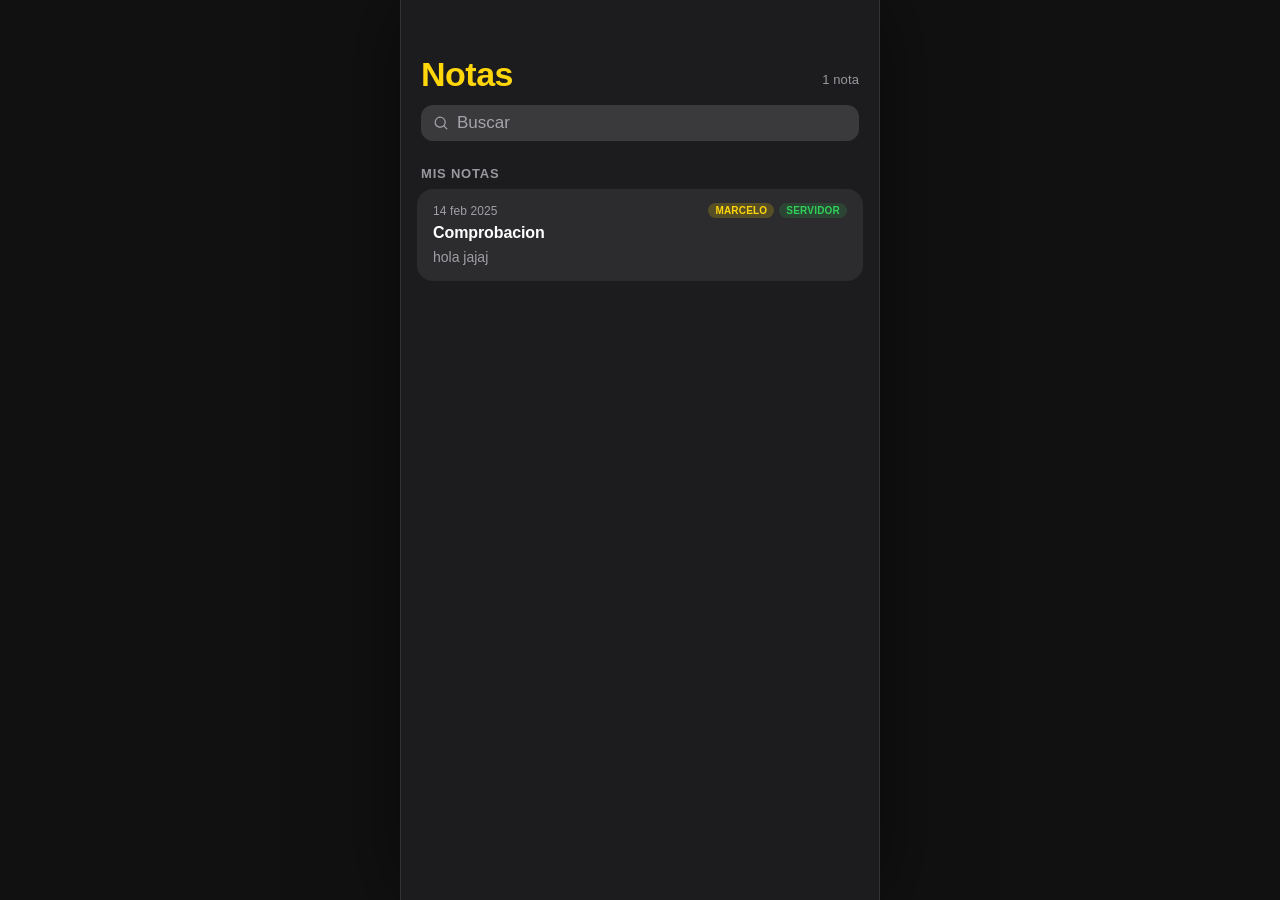
==== index.html @ 5382f1fa "v2notas sehabia subido mal" ====
<!DOCTYPE html>
<!--
  Apple Notes — Personal Notes Web App
  ======================================
  GitHub Pages Deployment Instructions:
  1. Push this entire folder to a GitHub repository.
  2. Go to Settings → Pages → Source: "Deploy from a branch" → main / root
  3. Click Save. Your site will be live in ~1 minute at:
     https://<your-username>.github.io/<repository-name>/

  File structure:
    index.html        → this file
    css/style.css     → all styles
    js/script.js      → all logic
    notes.json        → notes data (root level, served statically)

  Admin access:
    Press CTRL + SPACE on any screen to open the password modal.
    Password: 0310
    Admin changes generate a new notes.json → replace it in the repo.
-->
<html lang="es">
<head>
  <meta charset="UTF-8" />
  <meta name="viewport" content="width=device-width, initial-scale=1.0, viewport-fit=cover" />
  <meta name="theme-color" content="#1c1c1e" />
  <meta name="apple-mobile-web-app-capable" content="yes" />
  <meta name="apple-mobile-web-app-status-bar-style" content="black-translucent" />
  <meta name="description" content="Notas privadas de Marcelo para Dianney." />

  <!-- Prevent indexing of this private notes app -->
  <meta name="robots" content="noindex, nofollow" />

  <title>Notas — Marcelo</title>

  <!-- Preconnect for faster font loading (using system fonts so this is just best-practice) -->
  <link rel="preconnect" href="https://fonts.googleapis.com" />

  <!-- Styles -->
  <link rel="stylesheet" href="css/style.css" />

  <!-- Favicon: note emoji as SVG data URI -->
  <link rel="icon" href="data:image/svg+xml,<svg xmlns='http://www.w3.org/2000/svg' viewBox='0 0 32 32'><text y='26' font-size='28'>🗒️</text></svg>" />
</head>

<body>

<!-- ══════════════════════════════════════════════════════════
     ADMIN INDICATOR — shown when developer mode is active
═══════════════════════════════════════════════════════════ -->
<div id="admin-indicator" aria-live="polite">
  ✦ Modo desarrollador
</div>

<!-- ══════════════════════════════════════════════════════════
     APP SHELL
═══════════════════════════════════════════════════════════ -->
<div id="app">

  <!-- ══════════════════════════════════════════════════════
       LIST SCREEN
  ═══════════════════════════════════════════════════════ -->
  <section id="list-screen" aria-label="Lista de notas">

    <!-- Header -->
    <header class="list-header">
      <div class="header-top">
        <h1 class="header-title">Notas</h1>
        <span class="header-count" id="note-count">0 notas</span>
      </div>

      <!-- Search bar -->
      <div class="search-bar" role="search">
        <!-- Search icon -->
        <svg class="search-icon" viewBox="0 0 20 20" fill="currentColor" aria-hidden="true">
          <path fill-rule="evenodd" d="M9 3.5a5.5 5.5 0 100 11 5.5 5.5 0 000-11zM2 9a7 7 0 1112.452 4.391l3.328 3.329a.75.75 0 11-1.06 1.06l-3.329-3.328A7 7 0 012 9z" clip-rule="evenodd"/>
        </svg>
        <input
          type="search"
          id="search-input"
          class="search-input"
          placeholder="Buscar"
          autocomplete="off"
          spellcheck="false"
          aria-label="Buscar notas"
        />
      </div>
    </header>

    <!-- Section label -->
    <p class="section-label">Mis notas</p>

    <!-- Notes list container -->
    <main id="notes-list" aria-label="Notas"></main>

  </section><!-- /list-screen -->


  <!-- ══════════════════════════════════════════════════════
       DETAIL SCREEN
  ═══════════════════════════════════════════════════════ -->
  <section id="detail-screen" aria-label="Detalle de nota" aria-hidden="true">

    <!-- Detail Header -->
    <header class="detail-header">
      <button class="back-btn" id="back-btn" aria-label="Volver a notas">
        <!-- Chevron left -->
        <svg viewBox="0 0 10 18" fill="none" stroke="currentColor" stroke-width="2.5" stroke-linecap="round" stroke-linejoin="round">
          <path d="M9 1L1 9l8 8"/>
        </svg>
        Notas
      </button>

      <div class="detail-title-wrap">
        <h2 class="detail-header-title" id="detail-title"></h2>
        <p  class="detail-header-date"  id="detail-date"></p>
      </div>

      <!-- Admin controls (hidden until admin mode) -->
      <div class="detail-admin-bar" id="detail-admin-bar">
        <button class="btn btn-yellow" id="detail-edit-btn" aria-label="Editar nota">
          <!-- Pencil icon -->
          <svg width="13" height="13" viewBox="0 0 24 24" fill="none" stroke="currentColor" stroke-width="2.5">
            <path d="M11 5H6a2 2 0 00-2 2v11a2 2 0 002 2h11a2 2 0 002-2v-5m-1.414-9.414a2 2 0 112.828 2.828L11.828 15H9v-2.828l8.586-8.586z"/>
          </svg>
        </button>
        <button class="btn btn-red" id="detail-delete-btn" aria-label="Eliminar nota">
          <!-- Trash icon -->
          <svg width="13" height="13" viewBox="0 0 24 24" fill="none" stroke="currentColor" stroke-width="2.5">
            <path d="M19 7l-.867 12.142A2 2 0 0116.138 21H7.862a2 2 0 01-1.995-1.858L5 7m5 4v6m4-6v6m1-10V4a1 1 0 00-1-1h-4a1 1 0 00-1 1v3M4 7h16"/>
          </svg>
        </button>
      </div>
    </header>

    <!-- Detail Body -->
    <article class="detail-body" id="detail-body">
      <!-- From / To badges -->
      <div class="detail-badges">
        <span class="detail-badge detail-sender" id="detail-sender"></span>
        <span class="detail-badge detail-receiver" id="detail-receiver"></span>
      </div>

      <!-- Note full content -->
      <p class="detail-content" id="detail-content"></p>
    </article>

  </section><!-- /detail-screen -->


  <!-- ══════════════════════════════════════════════════════
       FAB — New Note (admin only)
  ═══════════════════════════════════════════════════════ -->
  <button id="fab-new" aria-label="Nueva nota" title="Nueva nota">
    <!-- Plus icon -->
    <svg viewBox="0 0 24 24" fill="none" stroke="currentColor" stroke-width="2.5" stroke-linecap="round">
      <path d="M12 5v14M5 12h14"/>
    </svg>
  </button>

</div><!-- /app -->


<!-- ══════════════════════════════════════════════════════════
     TOAST NOTIFICATION
═══════════════════════════════════════════════════════════ -->
<div id="toast" role="status" aria-live="polite"></div>


<!-- ══════════════════════════════════════════════════════════
     MODAL: Password / PIN
═══════════════════════════════════════════════════════════ -->
<div class="modal-overlay" id="password-modal" role="dialog" aria-modal="true" aria-label="Acceso desarrollador">
  <div class="modal-sheet">
    <div class="modal-handle"></div>

    <h2 class="modal-title">Modo desarrollador</h2>
    <p  class="modal-subtitle">Ingresa el código de acceso para activar la edición.</p>

    <!-- PIN dots -->
    <div class="pin-dots" aria-label="Código ingresado">
      <div class="pin-dot" aria-hidden="true"></div>
      <div class="pin-dot" aria-hidden="true"></div>
      <div class="pin-dot" aria-hidden="true"></div>
      <div class="pin-dot" aria-hidden="true"></div>
    </div>

    <!-- Numpad -->
    <div class="numpad" id="numpad">
      <!-- Row 1 -->
      <button class="numpad-key" data-value="1" aria-label="1">1<sub></sub></button>
      <button class="numpad-key" data-value="2" aria-label="2">2<sub>ABC</sub></button>
      <button class="numpad-key" data-value="3" aria-label="3">3<sub>DEF</sub></button>
      <!-- Row 2 -->
      <button class="numpad-key" data-value="4" aria-label="4">4<sub>GHI</sub></button>
      <button class="numpad-key" data-value="5" aria-label="5">5<sub>JKL</sub></button>
      <button class="numpad-key" data-value="6" aria-label="6">6<sub>MNO</sub></button>
      <!-- Row 3 -->
      <button class="numpad-key" data-value="7" aria-label="7">7<sub>PQRS</sub></button>
      <button class="numpad-key" data-value="8" aria-label="8">8<sub>TUV</sub></button>
      <button class="numpad-key" data-value="9" aria-label="9">9<sub>WXYZ</sub></button>
      <!-- Row 4 -->
      <button class="numpad-key key-cancel" data-value="cancel" aria-label="Cancelar">Cancelar</button>
      <button class="numpad-key" data-value="0" aria-label="0">0</button>
      <button class="numpad-key key-delete" data-value="delete" aria-label="Borrar">
        <!-- Backspace -->
        <svg width="20" height="16" viewBox="0 0 24 20" fill="currentColor">
          <path d="M22 3H7c-.69 0-1.23.35-1.59.88L0 10l5.41 6.11c.36.53.9.89 1.59.89h15c1.1 0 2-.9 2-2V5c0-1.1-.9-2-2-2zm-3.59 9L17 13.41 15.59 12 14 13.59 12.59 12 11 13.41 9.59 12 8 13.59 6.59 12 8 10.41 9.59 9 11 10.41 12.59 9 14 10.41 15.59 9 17 10.41 18.41 9 20 10.41z"/>
        </svg>
      </button>
    </div>
  </div>
</div>


<!-- ══════════════════════════════════════════════════════════
     MODAL: Create / Edit Note
═══════════════════════════════════════════════════════════ -->
<div class="modal-overlay" id="note-edit-modal" role="dialog" aria-modal="true" aria-label="Editar nota">
  <div class="modal-sheet">
    <div class="modal-handle"></div>

    <h2 class="modal-title" id="edit-modal-title">Nueva nota</h2>

    <!-- Title -->
    <div class="form-group">
      <label class="form-label" for="edit-title-input">Título</label>
      <input
        type="text"
        id="edit-title-input"
        class="form-input"
        placeholder="Título de la nota"
        maxlength="120"
        autocomplete="off"
      />
    </div>

    <!-- Content -->
    <div class="form-group">
      <label class="form-label" for="edit-content-input">Contenido</label>
      <textarea
        id="edit-content-input"
        class="form-textarea"
        placeholder="Escribe aquí tu nota…"
      ></textarea>
    </div>

    <!-- Actions -->
    <div class="modal-actions">
      <button class="btn btn-ghost" id="cancel-edit-btn">Cancelar</button>
      <button class="btn btn-yellow" id="save-note-btn">Guardar nota</button>
    </div>
  </div>
</div>


<!-- ══════════════════════════════════════════════════════════
     MODAL: Delete Confirmation
═══════════════════════════════════════════════════════════ -->
<div class="modal-overlay" id="delete-confirm-modal" role="dialog" aria-modal="true" aria-label="Confirmar eliminación">
  <div class="modal-sheet">
    <div class="modal-handle"></div>

    <h2 class="modal-title">Eliminar nota</h2>
    <p class="modal-subtitle">
      ¿Eliminar <span id="delete-note-title">esta nota</span>?
      Esta acción no se puede deshacer.
    </p>

    <div class="delete-actions">
      <button class="btn btn-red" id="confirm-delete-btn">Eliminar</button>
      <button class="btn btn-ghost" id="cancel-delete-btn">Cancelar</button>
    </div>
  </div>
</div>


<!-- Scripts -->
<script src="js/script.js"></script>

</body>
</html>
---- css/style.css ----
/* ============================================================
   Apple Notes — Dark Mode Web App
   style.css
   
   Deployment: GitHub Pages (static)
   Author: Marcelo → Dianney
   
   To deploy:
   1. Push all files to a GitHub repository
   2. Go to Settings → Pages → Source: main branch / root
   3. Your site will be live at https://<username>.github.io/<repo>/
   ============================================================ */

/* ─── CSS Custom Properties ─────────────────────────────────── */
:root {
  /* Core palette — Apple dark system */
  --bg-primary:        #1c1c1e;
  --bg-secondary:      #2c2c2e;
  --bg-tertiary:       #3a3a3c;
  --bg-card:           #2c2c2e;
  --bg-card-hover:     #363638;
  --bg-modal:          #1c1c1eee;
  --bg-input:          #3a3a3c;

  --text-primary:      #ffffff;
  --text-secondary:    #ebebf5cc;   /* ~80% white */
  --text-tertiary:     #ebebf599;   /* ~60% white */
  --text-quaternary:   #ebebf54d;   /* ~30% white */

  --accent-yellow:     #ffd60a;
  --accent-yellow-dim: #ffd60a33;
  --accent-orange:     #ff9f0a;
  --accent-red:        #ff453a;
  --accent-green:      #30d158;
  --accent-blue:       #0a84ff;

  --separator:         #ffffff1a;
  --separator-strong:  #ffffff2e;

  /* Typography — SF Pro stack */
  --font-system:       -apple-system, "SF Pro Display", "SF Pro Text",
                       "Helvetica Neue", Arial, sans-serif;
  --font-mono:         "SF Mono", "Menlo", "Courier New", monospace;

  /* Radii */
  --radius-sm:   8px;
  --radius-md:   12px;
  --radius-lg:   16px;
  --radius-xl:   20px;
  --radius-full: 9999px;

  /* Shadows */
  --shadow-card:   0 2px 20px rgba(0,0,0,.45), 0 1px 4px rgba(0,0,0,.35);
  --shadow-modal:  0 24px 80px rgba(0,0,0,.7),  0 8px 24px rgba(0,0,0,.5);
  --shadow-fab:    0 4px 24px rgba(0,0,0,.5);

  /* Motion */
  --ease-spring:   cubic-bezier(0.34, 1.56, 0.64, 1);
  --ease-ios:      cubic-bezier(0.25, 0.46, 0.45, 0.94);
  --ease-smooth:   cubic-bezier(0.4, 0, 0.2, 1);
  --duration-fast:   180ms;
  --duration-mid:    320ms;
  --duration-slow:   500ms;
  --duration-xslow:  650ms;
}

/* ─── Reset & Base ───────────────────────────────────────────── */
*, *::before, *::after { box-sizing: border-box; margin: 0; padding: 0; }

html {
  font-size: 16px;
  -webkit-text-size-adjust: 100%;
  scroll-behavior: smooth;
}

body {
  font-family: var(--font-system);
  background: var(--bg-primary);
  color: var(--text-primary);
  min-height: 100dvh;
  overflow-x: hidden;
  -webkit-font-smoothing: antialiased;
  -moz-osx-font-smoothing: grayscale;
}

::selection {
  background: var(--accent-yellow-dim);
  color: var(--accent-yellow);
}

/* ─── Scrollbar ──────────────────────────────────────────────── */
::-webkit-scrollbar { width: 4px; }
::-webkit-scrollbar-track { background: transparent; }
::-webkit-scrollbar-thumb {
  background: var(--separator-strong);
  border-radius: var(--radius-full);
}

/* ─── App Shell ──────────────────────────────────────────────── */
#app {
  max-width: 480px;
  margin: 0 auto;
  min-height: 100dvh;
  position: relative;
  background: var(--bg-primary);
}

/* ─── Notes List Screen ──────────────────────────────────────── */
#list-screen {
  display: flex;
  flex-direction: column;
  min-height: 100dvh;
  padding-bottom: 100px;
  opacity: 1;
  transform: translateX(0);
  transition: opacity var(--duration-mid) var(--ease-ios),
              transform var(--duration-mid) var(--ease-ios);
}

#list-screen.slide-out {
  opacity: 0;
  transform: translateX(-40px);
  pointer-events: none;
}

/* ─── Header ─────────────────────────────────────────────────── */
.list-header {
  padding: 56px 20px 8px;
  position: sticky;
  top: 0;
  z-index: 10;
  background: var(--bg-primary);
  /* Frosted glass blur on scroll */
  backdrop-filter: blur(20px) saturate(180%);
  -webkit-backdrop-filter: blur(20px) saturate(180%);
  border-bottom: 1px solid transparent;
  transition: border-color var(--duration-fast) var(--ease-smooth),
              background var(--duration-fast) var(--ease-smooth);
}

.list-header.scrolled {
  background: rgba(28,28,30,.85);
  border-bottom-color: var(--separator);
}

.header-top {
  display: flex;
  align-items: flex-end;
  justify-content: space-between;
  margin-bottom: 4px;
}

.header-title {
  font-size: 34px;
  font-weight: 700;
  letter-spacing: -0.5px;
  color: var(--accent-yellow);
  line-height: 1.1;
}

.header-count {
  font-size: 13px;
  font-weight: 400;
  color: var(--text-tertiary);
  padding-bottom: 6px;
  letter-spacing: 0.1px;
}

/* ─── Search Bar ─────────────────────────────────────────────── */
.search-bar {
  margin: 12px 0 0;
  display: flex;
  align-items: center;
  gap: 8px;
  background: var(--bg-input);
  border-radius: var(--radius-md);
  padding: 8px 12px;
  transition: background var(--duration-fast) var(--ease-smooth);
}

.search-bar:focus-within {
  background: var(--bg-tertiary);
}

.search-icon {
  color: var(--text-tertiary);
  flex-shrink: 0;
  width: 16px;
  height: 16px;
}

.search-input {
  flex: 1;
  background: none;
  border: none;
  outline: none;
  font-family: var(--font-system);
  font-size: 17px;
  color: var(--text-primary);
  caret-color: var(--accent-yellow);
}

.search-input::placeholder { color: var(--text-tertiary); }

/* ─── Notes List ─────────────────────────────────────────────── */
.notes-list {
  padding: 16px 0 0;
  display: flex;
  flex-direction: column;
}

/* ─── Note Card ──────────────────────────────────────────────── */
.note-card {
  margin: 0 16px 1px;
  padding: 14px 16px;
  background: var(--bg-card);
  border-radius: var(--radius-lg);
  cursor: pointer;
  position: relative;
  overflow: hidden;
  /* Entrance animation */
  opacity: 0;
  transform: translateY(16px);
  animation: cardEntrance var(--duration-slow) var(--ease-spring) forwards;
  transition: background var(--duration-fast) var(--ease-smooth),
              transform var(--duration-fast) var(--ease-ios);
  /* Hairline separator between cards */
  border-bottom: 1px solid var(--separator);
}

.note-card:last-child { border-bottom: none; }

/* Stagger each card's entrance */
.note-card:nth-child(1)  { animation-delay: 40ms; }
.note-card:nth-child(2)  { animation-delay: 90ms; }
.note-card:nth-child(3)  { animation-delay: 140ms; }
.note-card:nth-child(4)  { animation-delay: 190ms; }
.note-card:nth-child(5)  { animation-delay: 240ms; }
.note-card:nth-child(6)  { animation-delay: 290ms; }
.note-card:nth-child(7)  { animation-delay: 340ms; }
.note-card:nth-child(8)  { animation-delay: 390ms; }

@keyframes cardEntrance {
  to { opacity: 1; transform: translateY(0); }
}

.note-card:active,
.note-card.pressing {
  background: var(--bg-card-hover);
  transform: scale(0.985);
}

/* Yellow left accent line */
.note-card::before {
  content: '';
  position: absolute;
  left: 0; top: 0; bottom: 0;
  width: 3px;
  background: var(--accent-yellow);
  border-radius: var(--radius-full);
  opacity: 0;
  transition: opacity var(--duration-fast) var(--ease-smooth);
}

.note-card:hover::before,
.note-card:active::before { opacity: 1; }

/* Card grouping: first / last rounded corners */
.note-card:first-child {
  border-radius: var(--radius-lg) var(--radius-lg) var(--radius-sm) var(--radius-sm);
}
.note-card:last-child {
  border-radius: var(--radius-sm) var(--radius-sm) var(--radius-lg) var(--radius-lg);
}
.note-card:only-child { border-radius: var(--radius-lg); }

/* Card Meta Row */
.card-meta {
  display: flex;
  align-items: center;
  justify-content: space-between;
  margin-bottom: 4px;
}

.card-date {
  font-size: 12px;
  font-weight: 400;
  color: var(--text-tertiary);
  letter-spacing: 0.1px;
}

.card-badge {
  display: flex;
  gap: 5px;
  align-items: center;
}

.badge-chip {
  font-size: 10px;
  font-weight: 600;
  padding: 2px 7px;
  border-radius: var(--radius-full);
  letter-spacing: 0.2px;
  text-transform: uppercase;
}

.badge-sender {
  background: var(--accent-yellow-dim);
  color: var(--accent-yellow);
}

.badge-receiver {
  background: rgba(48,209,88,.15);
  color: var(--accent-green);
}

/* Card Title */
.card-title {
  font-size: 16px;
  font-weight: 600;
  color: var(--text-primary);
  letter-spacing: -0.1px;
  line-height: 1.35;
  margin-bottom: 3px;
  white-space: nowrap;
  overflow: hidden;
  text-overflow: ellipsis;
}

/* Card Preview */
.card-preview {
  font-size: 14px;
  font-weight: 400;
  color: var(--text-tertiary);
  line-height: 1.45;
  display: -webkit-box;
  -webkit-line-clamp: 2;
  -webkit-box-orient: vertical;
  overflow: hidden;
}

/* ─── Detail Screen ──────────────────────────────────────────── */
#detail-screen {
  position: fixed;
  inset: 0;
  z-index: 100;
  background: var(--bg-primary);
  display: flex;
  flex-direction: column;
  max-width: 480px;
  margin: 0 auto;
  /* Start hidden */
  opacity: 0;
  transform: translateY(100%);
  pointer-events: none;
  transition: opacity var(--duration-slow) var(--ease-ios),
              transform var(--duration-slow) var(--ease-ios);
  will-change: transform, opacity;
}

#detail-screen.open {
  opacity: 1;
  transform: translateY(0);
  pointer-events: all;
}

/* Detail Header */
.detail-header {
  display: flex;
  align-items: center;
  padding: 60px 20px 12px;
  gap: 12px;
  position: sticky;
  top: 0;
  z-index: 5;
  background: rgba(28,28,30,.9);
  backdrop-filter: blur(24px) saturate(180%);
  -webkit-backdrop-filter: blur(24px) saturate(180%);
  border-bottom: 1px solid var(--separator);
}

.back-btn {
  display: flex;
  align-items: center;
  gap: 3px;
  background: none;
  border: none;
  color: var(--accent-yellow);
  font-family: var(--font-system);
  font-size: 17px;
  font-weight: 400;
  cursor: pointer;
  padding: 4px 0;
  flex-shrink: 0;
  transition: opacity var(--duration-fast) var(--ease-smooth);
}
.back-btn:active { opacity: 0.6; }

.back-btn svg { width: 10px; height: 18px; }

.detail-title-wrap { flex: 1; min-width: 0; }

.detail-header-title {
  font-size: 17px;
  font-weight: 600;
  letter-spacing: -0.2px;
  white-space: nowrap;
  overflow: hidden;
  text-overflow: ellipsis;
}

.detail-header-date {
  font-size: 12px;
  color: var(--text-tertiary);
  margin-top: 1px;
}

/* Detail Body */
.detail-body {
  flex: 1;
  overflow-y: auto;
  padding: 24px 24px 80px;
  -webkit-overflow-scrolling: touch;
}

.detail-badges {
  display: flex;
  gap: 6px;
  margin-bottom: 20px;
}

.detail-badge {
  font-size: 12px;
  font-weight: 600;
  padding: 4px 10px;
  border-radius: var(--radius-full);
  letter-spacing: 0.2px;
}

.detail-sender {
  background: var(--accent-yellow-dim);
  color: var(--accent-yellow);
}
.detail-sender::before { content: "De: "; font-weight: 400; opacity: .8; }

.detail-receiver {
  background: rgba(48,209,88,.15);
  color: var(--accent-green);
}
.detail-receiver::before { content: "Para: "; font-weight: 400; opacity: .8; }

.detail-content {
  font-size: 17px;
  font-weight: 400;
  line-height: 1.65;
  color: var(--text-secondary);
  white-space: pre-wrap;
  word-break: break-word;
  letter-spacing: 0.1px;
}

/* Admin action bar in detail (hidden by default) */
.detail-admin-bar {
  display: none;
  align-items: center;
  justify-content: flex-end;
  gap: 10px;
  padding: 0 20px;
}

.detail-admin-bar.visible { display: flex; }

/* ─── FAB — New Note ─────────────────────────────────────────── */
#fab-new {
  position: fixed;
  bottom: 28px;
  right: calc(50% - 240px + 20px); /* right side within 480px container */
  width: 52px;
  height: 52px;
  background: var(--accent-yellow);
  border: none;
  border-radius: var(--radius-full);
  display: flex;
  align-items: center;
  justify-content: center;
  cursor: pointer;
  box-shadow: var(--shadow-fab);
  z-index: 50;
  opacity: 0;
  transform: scale(0.5) rotate(-90deg);
  pointer-events: none;
  transition: opacity var(--duration-mid) var(--ease-spring),
              transform var(--duration-mid) var(--ease-spring),
              background var(--duration-fast) var(--ease-smooth);
}

#fab-new.visible {
  opacity: 1;
  transform: scale(1) rotate(0deg);
  pointer-events: all;
}

#fab-new:active { transform: scale(0.92); background: var(--accent-orange); }

#fab-new svg { color: #1c1c1e; width: 24px; height: 24px; }

/* On small screens, FAB right is just 20px from viewport edge */
@media (max-width: 480px) {
  #fab-new { right: 20px; }
}

/* ─── Admin Controls inside cards ────────────────────────────── */
.card-admin-actions {
  display: none;
  gap: 6px;
  margin-top: 10px;
  padding-top: 10px;
  border-top: 1px solid var(--separator);
}

.card-admin-actions.visible { display: flex; }

/* ─── Buttons ────────────────────────────────────────────────── */
.btn {
  display: inline-flex;
  align-items: center;
  gap: 5px;
  font-family: var(--font-system);
  font-size: 14px;
  font-weight: 500;
  padding: 6px 14px;
  border-radius: var(--radius-full);
  border: none;
  cursor: pointer;
  transition: opacity var(--duration-fast) var(--ease-smooth),
              transform var(--duration-fast) var(--ease-ios);
  letter-spacing: 0.1px;
}

.btn:active { opacity: 0.75; transform: scale(0.96); }

.btn-yellow { background: var(--accent-yellow); color: #1c1c1e; }
.btn-red    { background: rgba(255,69,58,.18); color: var(--accent-red); }
.btn-ghost  {
  background: var(--bg-tertiary);
  color: var(--text-secondary);
}

/* ─── Modal Overlay ──────────────────────────────────────────── */
.modal-overlay {
  position: fixed;
  inset: 0;
  z-index: 200;
  background: rgba(0,0,0,.6);
  backdrop-filter: blur(8px);
  -webkit-backdrop-filter: blur(8px);
  display: flex;
  align-items: flex-end;
  justify-content: center;
  opacity: 0;
  pointer-events: none;
  transition: opacity var(--duration-mid) var(--ease-smooth);
}

.modal-overlay.open {
  opacity: 1;
  pointer-events: all;
}

/* Modal Sheet */
.modal-sheet {
  width: 100%;
  max-width: 480px;
  background: var(--bg-secondary);
  border-radius: var(--radius-xl) var(--radius-xl) 0 0;
  padding: 12px 24px 48px;
  transform: translateY(100%);
  transition: transform var(--duration-slow) var(--ease-spring);
  max-height: 92dvh;
  overflow-y: auto;
}

.modal-overlay.open .modal-sheet {
  transform: translateY(0);
}

/* Sheet handle */
.modal-handle {
  width: 36px;
  height: 4px;
  background: var(--separator-strong);
  border-radius: var(--radius-full);
  margin: 0 auto 20px;
}

.modal-title {
  font-size: 20px;
  font-weight: 700;
  letter-spacing: -0.3px;
  margin-bottom: 6px;
  color: var(--text-primary);
}

.modal-subtitle {
  font-size: 14px;
  color: var(--text-tertiary);
  margin-bottom: 24px;
  line-height: 1.4;
}

/* ─── Password Modal ─────────────────────────────────────────── */
#password-modal .pin-dots {
  display: flex;
  justify-content: center;
  gap: 14px;
  margin: 28px 0 24px;
}

.pin-dot {
  width: 14px;
  height: 14px;
  border-radius: var(--radius-full);
  border: 2px solid var(--separator-strong);
  transition: background var(--duration-fast) var(--ease-smooth),
              border-color var(--duration-fast) var(--ease-smooth),
              transform var(--duration-fast) var(--ease-spring);
}

.pin-dot.filled {
  background: var(--accent-yellow);
  border-color: var(--accent-yellow);
  transform: scale(1.15);
}

.pin-dot.error {
  background: var(--accent-red);
  border-color: var(--accent-red);
  animation: shake 400ms var(--ease-ios);
}

@keyframes shake {
  0%, 100% { transform: translateX(0); }
  20%       { transform: translateX(-6px); }
  40%       { transform: translateX(6px); }
  60%       { transform: translateX(-4px); }
  80%       { transform: translateX(4px); }
}

/* Numpad */
.numpad {
  display: grid;
  grid-template-columns: repeat(3, 1fr);
  gap: 12px;
}

.numpad-key {
  height: 68px;
  background: var(--bg-tertiary);
  border: none;
  border-radius: var(--radius-lg);
  font-family: var(--font-system);
  font-size: 22px;
  font-weight: 400;
  color: var(--text-primary);
  cursor: pointer;
  display: flex;
  flex-direction: column;
  align-items: center;
  justify-content: center;
  gap: 1px;
  transition: background var(--duration-fast) var(--ease-smooth),
              transform var(--duration-fast) var(--ease-ios);
}

.numpad-key sub {
  font-size: 9px;
  font-weight: 500;
  color: var(--text-quaternary);
  letter-spacing: 0.5px;
  text-transform: uppercase;
}

.numpad-key:active {
  background: var(--bg-card-hover);
  transform: scale(0.94);
}

.numpad-key.key-delete {
  background: var(--bg-card);
  font-size: 18px;
}

.numpad-key.key-cancel {
  background: var(--bg-card);
  font-size: 15px;
  font-weight: 600;
  color: var(--accent-red);
}

/* ─── Edit / New Note Modal ──────────────────────────────────── */
#note-edit-modal .form-group {
  margin-bottom: 16px;
}

.form-label {
  font-size: 13px;
  font-weight: 600;
  color: var(--text-tertiary);
  text-transform: uppercase;
  letter-spacing: 0.6px;
  margin-bottom: 6px;
  display: block;
}

.form-input,
.form-textarea {
  width: 100%;
  background: var(--bg-input);
  border: 1.5px solid transparent;
  border-radius: var(--radius-md);
  padding: 12px 14px;
  font-family: var(--font-system);
  font-size: 16px;
  color: var(--text-primary);
  outline: none;
  transition: border-color var(--duration-fast) var(--ease-smooth),
              background var(--duration-fast) var(--ease-smooth);
  resize: none;
  caret-color: var(--accent-yellow);
}

.form-input:focus,
.form-textarea:focus {
  border-color: var(--accent-yellow);
  background: var(--bg-tertiary);
}

.form-textarea {
  min-height: 200px;
  line-height: 1.6;
}

.modal-actions {
  display: flex;
  gap: 10px;
  margin-top: 20px;
}

.modal-actions .btn { flex: 1; justify-content: center; padding: 14px; font-size: 16px; }

/* ─── Delete Confirm ─────────────────────────────────────────── */
#delete-confirm-modal .modal-title { color: var(--accent-red); }

.delete-actions { display: flex; flex-direction: column; gap: 10px; margin-top: 24px; }
.delete-actions .btn { justify-content: center; padding: 16px; font-size: 16px; font-weight: 600; }

/* ─── Admin Indicator ────────────────────────────────────────── */
#admin-indicator {
  position: fixed;
  top: 16px;
  left: 50%;
  transform: translateX(-50%) translateY(-80px);
  z-index: 300;
  background: var(--accent-yellow);
  color: #1c1c1e;
  font-size: 12px;
  font-weight: 700;
  padding: 6px 16px;
  border-radius: var(--radius-full);
  letter-spacing: 0.4px;
  text-transform: uppercase;
  box-shadow: var(--shadow-fab);
  transition: transform var(--duration-mid) var(--ease-spring);
  white-space: nowrap;
}

#admin-indicator.visible {
  transform: translateX(-50%) translateY(0);
}

/* ─── Toast Notification ─────────────────────────────────────── */
#toast {
  position: fixed;
  bottom: 100px;
  left: 50%;
  transform: translateX(-50%) translateY(20px);
  z-index: 250;
  background: rgba(58,58,60,.95);
  color: var(--text-primary);
  font-size: 14px;
  font-weight: 500;
  padding: 10px 20px;
  border-radius: var(--radius-full);
  opacity: 0;
  pointer-events: none;
  white-space: nowrap;
  transition: opacity var(--duration-fast) var(--ease-smooth),
              transform var(--duration-fast) var(--ease-smooth);
  backdrop-filter: blur(12px);
  border: 1px solid var(--separator);
}

#toast.show {
  opacity: 1;
  transform: translateX(-50%) translateY(0);
}

/* ─── Empty State ────────────────────────────────────────────── */
.empty-state {
  display: flex;
  flex-direction: column;
  align-items: center;
  justify-content: center;
  padding: 80px 40px;
  text-align: center;
  gap: 12px;
  opacity: 0;
  animation: fadeIn 400ms 300ms var(--ease-smooth) forwards;
}

@keyframes fadeIn { to { opacity: 1; } }

.empty-icon {
  width: 64px;
  height: 64px;
  background: var(--bg-secondary);
  border-radius: var(--radius-xl);
  display: flex;
  align-items: center;
  justify-content: center;
  margin-bottom: 8px;
}

.empty-icon svg { color: var(--text-quaternary); width: 28px; height: 28px; }

.empty-title {
  font-size: 18px;
  font-weight: 600;
  color: var(--text-secondary);
}

.empty-subtitle {
  font-size: 14px;
  color: var(--text-tertiary);
  line-height: 1.5;
}

/* ─── Animations ─────────────────────────────────────────────── */
.fade-in {
  animation: fadeIn var(--duration-mid) var(--ease-smooth) both;
}

/* Card "card flip" ripple on tap */
.card-ripple {
  position: absolute;
  inset: 0;
  background: rgba(255,255,255,.04);
  border-radius: inherit;
  opacity: 0;
  pointer-events: none;
  animation: rippleFade 400ms var(--ease-smooth) forwards;
}

@keyframes rippleFade {
  0%   { opacity: 1; transform: scale(0.95); }
  100% { opacity: 0; transform: scale(1); }
}

/* ─── Responsive — wider screens ─────────────────────────────── */
@media (min-width: 480px) {
  #app {
    border-left: 1px solid var(--separator);
    border-right: 1px solid var(--separator);
    box-shadow: 0 0 80px rgba(0,0,0,.5);
  }

  #detail-screen {
    border-left: 1px solid var(--separator);
    border-right: 1px solid var(--separator);
  }

  body {
    background: #111112;
  }
}

/* ─── No notes yet label ─────────────────────────────────────── */
.section-label {
  font-size: 13px;
  font-weight: 600;
  color: var(--text-tertiary);
  text-transform: uppercase;
  letter-spacing: 0.8px;
  padding: 16px 20px 8px;
}
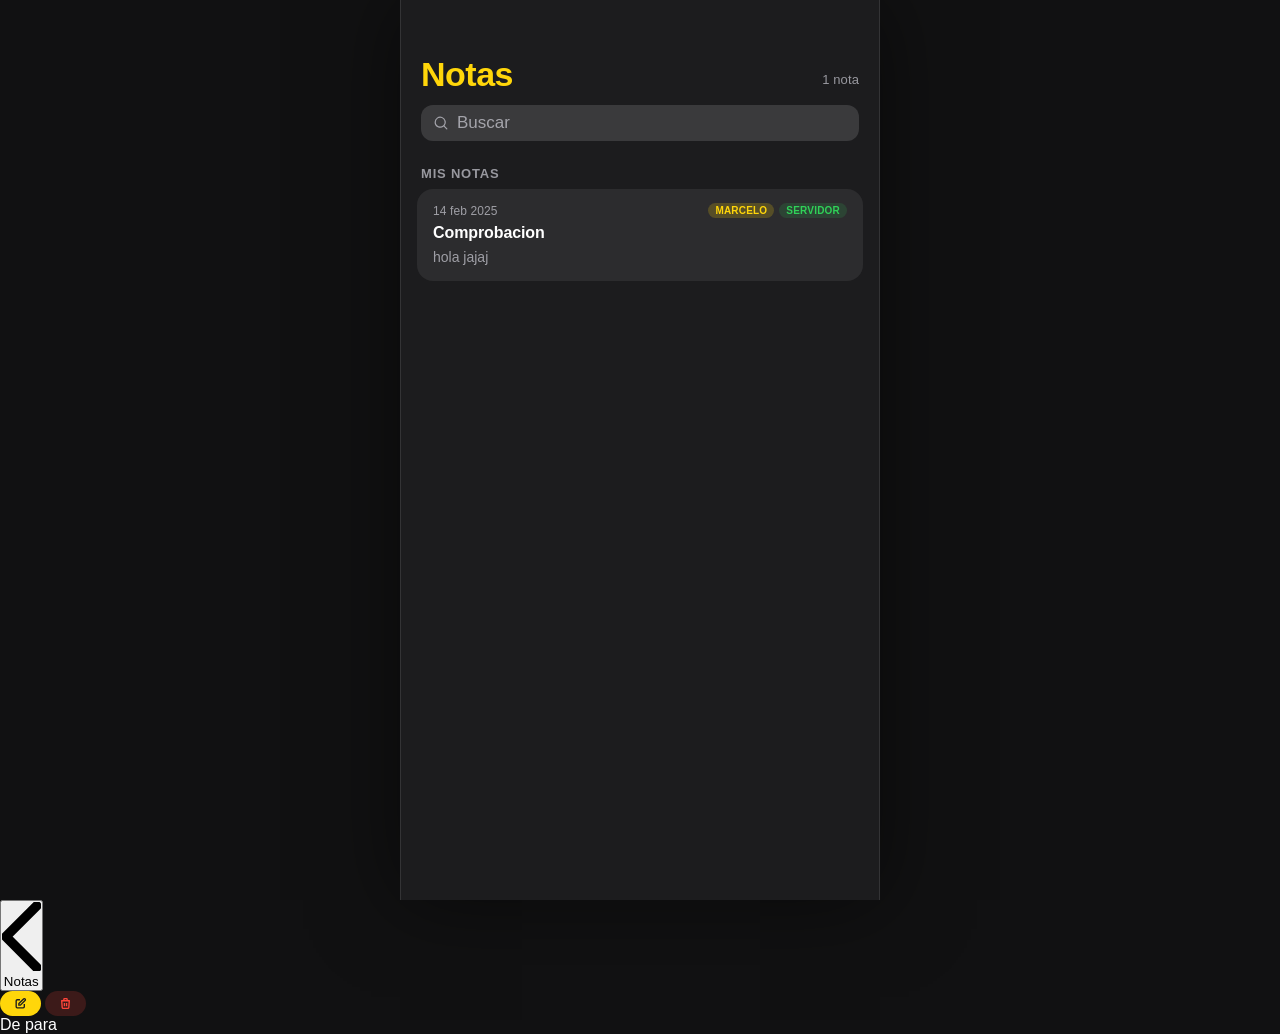
==== commit 71b4063d: "estructura" ====
--- a/index.html
+++ b/index.html
@@ -1,23 +1,13 @@
 <!DOCTYPE html>
 <!--
-  Apple Notes — Personal Notes Web App
-  ======================================
-  GitHub Pages Deployment Instructions:
-  1. Push this entire folder to a GitHub repository.
-  2. Go to Settings → Pages → Source: "Deploy from a branch" → main / root
-  3. Click Save. Your site will be live in ~1 minute at:
-     https://<your-username>.github.io/<repository-name>/
+  Apple Notes — Dark Mode Web App  (v2: grid + card-expand)
+  ============================================================
+  GitHub Pages Deployment:
+  1. Push all files to a GitHub repo.
+  2. Settings → Pages → Source: main / root
+  3. Live at https://<username>.github.io/<repo>/
 
-  File structure:
-    index.html        → this file
-    css/style.css     → all styles
-    js/script.js      → all logic
-    notes.json        → notes data (root level, served statically)
-
-  Admin access:
-    Press CTRL + SPACE on any screen to open the password modal.
-    Password: 0310
-    Admin changes generate a new notes.json → replace it in the repo.
+  Admin: CTRL+SPACE → PIN: 0310
 -->
 <html lang="es">
 <head>
@@ -26,106 +16,84 @@
   <meta name="theme-color" content="#1c1c1e" />
   <meta name="apple-mobile-web-app-capable" content="yes" />
   <meta name="apple-mobile-web-app-status-bar-style" content="black-translucent" />
-  <meta name="description" content="Notas privadas de Marcelo para Dianney." />
-
-  <!-- Prevent indexing of this private notes app -->
   <meta name="robots" content="noindex, nofollow" />
-
   <title>Notas — Marcelo</title>
-
-  <!-- Preconnect for faster font loading (using system fonts so this is just best-practice) -->
-  <link rel="preconnect" href="https://fonts.googleapis.com" />
-
-  <!-- Styles -->
   <link rel="stylesheet" href="css/style.css" />
-
-  <!-- Favicon: note emoji as SVG data URI -->
   <link rel="icon" href="data:image/svg+xml,<svg xmlns='http://www.w3.org/2000/svg' viewBox='0 0 32 32'><text y='26' font-size='28'>🗒️</text></svg>" />
 </head>
-
 <body>
 
-<!-- ══════════════════════════════════════════════════════════
-     ADMIN INDICATOR — shown when developer mode is active
-═══════════════════════════════════════════════════════════ -->
-<div id="admin-indicator" aria-live="polite">
-  ✦ Modo desarrollador
-</div>
+<!-- Admin indicator pill -->
+<div id="admin-indicator">✦ Modo desarrollador</div>
 
-<!-- ══════════════════════════════════════════════════════════
-     APP SHELL
-═══════════════════════════════════════════════════════════ -->
 <div id="app">
 
-  <!-- ══════════════════════════════════════════════════════
+  <!-- ══════════════════════════
        LIST SCREEN
-  ═══════════════════════════════════════════════════════ -->
-  <section id="list-screen" aria-label="Lista de notas">
+  ══════════════════════════ -->
+  <section id="list-screen">
 
-    <!-- Header -->
     <header class="list-header">
       <div class="header-top">
         <h1 class="header-title">Notas</h1>
         <span class="header-count" id="note-count">0 notas</span>
       </div>
-
-      <!-- Search bar -->
       <div class="search-bar" role="search">
-        <!-- Search icon -->
-        <svg class="search-icon" viewBox="0 0 20 20" fill="currentColor" aria-hidden="true">
+        <svg class="search-icon" viewBox="0 0 20 20" fill="currentColor">
           <path fill-rule="evenodd" d="M9 3.5a5.5 5.5 0 100 11 5.5 5.5 0 000-11zM2 9a7 7 0 1112.452 4.391l3.328 3.329a.75.75 0 11-1.06 1.06l-3.329-3.328A7 7 0 012 9z" clip-rule="evenodd"/>
         </svg>
-        <input
-          type="search"
-          id="search-input"
-          class="search-input"
-          placeholder="Buscar"
-          autocomplete="off"
-          spellcheck="false"
-          aria-label="Buscar notas"
-        />
+        <input type="search" id="search-input" class="search-input"
+               placeholder="Buscar" autocomplete="off" spellcheck="false" />
       </div>
     </header>
 
-    <!-- Section label -->
     <p class="section-label">Mis notas</p>
 
-    <!-- Notes list container -->
-    <main id="notes-list" aria-label="Notas"></main>
+    <!-- Grid of note cards -->
+    <main id="notes-list"></main>
 
-  </section><!-- /list-screen -->
+  </section>
 
+  <!-- FAB — new note (admin only) -->
+  <button id="fab-new" aria-label="Nueva nota">
+    <svg viewBox="0 0 24 24" fill="none" stroke="currentColor" stroke-width="2.5" stroke-linecap="round">
+      <path d="M12 5v14M5 12h14"/>
+    </svg>
+  </button>
 
-  <!-- ══════════════════════════════════════════════════════
-       DETAIL SCREEN
-  ═══════════════════════════════════════════════════════ -->
-  <section id="detail-screen" aria-label="Detalle de nota" aria-hidden="true">
+</div><!-- /app -->
 
-    <!-- Detail Header -->
-    <header class="detail-header">
-      <button class="back-btn" id="back-btn" aria-label="Volver a notas">
-        <!-- Chevron left -->
-        <svg viewBox="0 0 10 18" fill="none" stroke="currentColor" stroke-width="2.5" stroke-linecap="round" stroke-linejoin="round">
+<!-- ══════════════════════════════════════════════════════
+     CARD EXPAND OVERLAY
+     JS positions this element over the tapped card,
+     then transitions it to fullscreen.
+═══════════════════════════════════════════════════════ -->
+<div id="expand-scrim"></div>
+
+<div id="card-expand" role="dialog" aria-modal="true" aria-label="Nota completa">
+  <div class="expand-inner">
+
+    <!-- Header -->
+    <header class="expand-header">
+      <button class="expand-back-btn" id="expand-back-btn">
+        <svg viewBox="0 0 10 18" fill="none" stroke="currentColor" stroke-width="2.5"
+             stroke-linecap="round" stroke-linejoin="round">
           <path d="M9 1L1 9l8 8"/>
         </svg>
         Notas
       </button>
-
-      <div class="detail-title-wrap">
-        <h2 class="detail-header-title" id="detail-title"></h2>
-        <p  class="detail-header-date"  id="detail-date"></p>
+      <div class="expand-title-wrap">
+        <h2 class="expand-title" id="expand-title"></h2>
+        <p  class="expand-date"  id="expand-date"></p>
       </div>
-
-      <!-- Admin controls (hidden until admin mode) -->
-      <div class="detail-admin-bar" id="detail-admin-bar">
-        <button class="btn btn-yellow" id="detail-edit-btn" aria-label="Editar nota">
-          <!-- Pencil icon -->
+      <!-- Admin controls (hidden unless admin mode) -->
+      <div class="expand-admin-bar" id="expand-admin-bar">
+        <button class="btn btn-yellow" id="expand-edit-btn" aria-label="Editar">
           <svg width="13" height="13" viewBox="0 0 24 24" fill="none" stroke="currentColor" stroke-width="2.5">
             <path d="M11 5H6a2 2 0 00-2 2v11a2 2 0 002 2h11a2 2 0 002-2v-5m-1.414-9.414a2 2 0 112.828 2.828L11.828 15H9v-2.828l8.586-8.586z"/>
           </svg>
         </button>
-        <button class="btn btn-red" id="detail-delete-btn" aria-label="Eliminar nota">
-          <!-- Trash icon -->
+        <button class="btn btn-red" id="expand-delete-btn" aria-label="Eliminar">
           <svg width="13" height="13" viewBox="0 0 24 24" fill="none" stroke="currentColor" stroke-width="2.5">
             <path d="M19 7l-.867 12.142A2 2 0 0116.138 21H7.862a2 2 0 01-1.995-1.858L5 7m5 4v6m4-6v6m1-10V4a1 1 0 00-1-1h-4a1 1 0 00-1 1v3M4 7h16"/>
           </svg>
@@ -133,79 +101,50 @@
       </div>
     </header>
 
-    <!-- Detail Body -->
-    <article class="detail-body" id="detail-body">
-      <!-- From / To badges -->
-      <div class="detail-badges">
-        <span class="detail-badge detail-sender" id="detail-sender"></span>
-        <span class="detail-badge detail-receiver" id="detail-receiver"></span>
-      </div>
+    <!-- Body -->
+    <div class="expand-body" id="expand-body">
+      <p class="expand-meta">
+        De <span id="expand-sender"></span> para <span id="expand-receiver"></span>
+      </p>
+      <p class="expand-content" id="expand-content"></p>
+    </div>
 
-      <!-- Note full content -->
-      <p class="detail-content" id="detail-content"></p>
-    </article>
+  </div>
+</div>
 
-  </section><!-- /detail-screen -->
-
-
-  <!-- ══════════════════════════════════════════════════════
-       FAB — New Note (admin only)
-  ═══════════════════════════════════════════════════════ -->
-  <button id="fab-new" aria-label="Nueva nota" title="Nueva nota">
-    <!-- Plus icon -->
-    <svg viewBox="0 0 24 24" fill="none" stroke="currentColor" stroke-width="2.5" stroke-linecap="round">
-      <path d="M12 5v14M5 12h14"/>
-    </svg>
-  </button>
-
-</div><!-- /app -->
-
-
-<!-- ══════════════════════════════════════════════════════════
-     TOAST NOTIFICATION
-═══════════════════════════════════════════════════════════ -->
+<!-- Toast -->
 <div id="toast" role="status" aria-live="polite"></div>
 
 
-<!-- ══════════════════════════════════════════════════════════
-     MODAL: Password / PIN
-═══════════════════════════════════════════════════════════ -->
-<div class="modal-overlay" id="password-modal" role="dialog" aria-modal="true" aria-label="Acceso desarrollador">
+<!-- ══════════════════════════════════════════════════════
+     MODAL: Password PIN
+═══════════════════════════════════════════════════════ -->
+<div class="modal-overlay" id="password-modal" role="dialog" aria-modal="true">
   <div class="modal-sheet">
     <div class="modal-handle"></div>
-
     <h2 class="modal-title">Modo desarrollador</h2>
-    <p  class="modal-subtitle">Ingresa el código de acceso para activar la edición.</p>
-
-    <!-- PIN dots -->
-    <div class="pin-dots" aria-label="Código ingresado">
-      <div class="pin-dot" aria-hidden="true"></div>
-      <div class="pin-dot" aria-hidden="true"></div>
-      <div class="pin-dot" aria-hidden="true"></div>
-      <div class="pin-dot" aria-hidden="true"></div>
+    <p  class="modal-subtitle">Ingresa el código de acceso.</p>
+    <div class="pin-dots">
+      <div class="pin-dot"></div>
+      <div class="pin-dot"></div>
+      <div class="pin-dot"></div>
+      <div class="pin-dot"></div>
     </div>
-
-    <!-- Numpad -->
     <div class="numpad" id="numpad">
-      <!-- Row 1 -->
-      <button class="numpad-key" data-value="1" aria-label="1">1<sub></sub></button>
-      <button class="numpad-key" data-value="2" aria-label="2">2<sub>ABC</sub></button>
-      <button class="numpad-key" data-value="3" aria-label="3">3<sub>DEF</sub></button>
-      <!-- Row 2 -->
-      <button class="numpad-key" data-value="4" aria-label="4">4<sub>GHI</sub></button>
-      <button class="numpad-key" data-value="5" aria-label="5">5<sub>JKL</sub></button>
-      <button class="numpad-key" data-value="6" aria-label="6">6<sub>MNO</sub></button>
-      <!-- Row 3 -->
-      <button class="numpad-key" data-value="7" aria-label="7">7<sub>PQRS</sub></button>
-      <button class="numpad-key" data-value="8" aria-label="8">8<sub>TUV</sub></button>
-      <button class="numpad-key" data-value="9" aria-label="9">9<sub>WXYZ</sub></button>
-      <!-- Row 4 -->
-      <button class="numpad-key key-cancel" data-value="cancel" aria-label="Cancelar">Cancelar</button>
-      <button class="numpad-key" data-value="0" aria-label="0">0</button>
-      <button class="numpad-key key-delete" data-value="delete" aria-label="Borrar">
-        <!-- Backspace -->
-        <svg width="20" height="16" viewBox="0 0 24 20" fill="currentColor">
-          <path d="M22 3H7c-.69 0-1.23.35-1.59.88L0 10l5.41 6.11c.36.53.9.89 1.59.89h15c1.1 0 2-.9 2-2V5c0-1.1-.9-2-2-2zm-3.59 9L17 13.41 15.59 12 14 13.59 12.59 12 11 13.41 9.59 12 8 13.59 6.59 12 8 10.41 9.59 9 11 10.41 12.59 9 14 10.41 15.59 9 17 10.41 18.41 9 20 10.41z"/>
+      <button class="numpad-key" data-value="1">1<sub></sub></button>
+      <button class="numpad-key" data-value="2">2<sub>ABC</sub></button>
+      <button class="numpad-key" data-value="3">3<sub>DEF</sub></button>
+      <button class="numpad-key" data-value="4">4<sub>GHI</sub></button>
+      <button class="numpad-key" data-value="5">5<sub>JKL</sub></button>
+      <button class="numpad-key" data-value="6">6<sub>MNO</sub></button>
+      <button class="numpad-key" data-value="7">7<sub>PQRS</sub></button>
+      <button class="numpad-key" data-value="8">8<sub>TUV</sub></button>
+      <button class="numpad-key" data-value="9">9<sub>WXYZ</sub></button>
+      <button class="numpad-key key-cancel" data-value="cancel">Cancelar</button>
+      <button class="numpad-key" data-value="0">0</button>
+      <button class="numpad-key key-delete" data-value="delete">
+        <svg width="20" height="15" viewBox="0 0 24 18" fill="currentColor">
+          <path d="M22 1H7c-.69 0-1.23.35-1.59.88L0 8l5.41 6.11c.36.53.9.89 1.59.89h15c1.1 0 2-.9 2-2V3c0-1.1-.9-2-2-2zm-3.59 9L17 11.41 15.59 10 14 11.41 12.59 10 11 11.41 9.59 10 8 11.41 6.59 10 8 8.41 9.59 7 11 8.41 12.59 7 14 8.41 15.59 7 17 8.41 18.41 7 20 8.41z"/>
         </svg>
       </button>
     </div>
@@ -213,70 +152,46 @@
 </div>
 
 
-<!-- ══════════════════════════════════════════════════════════
+<!-- ══════════════════════════════════════════════════════
      MODAL: Create / Edit Note
-═══════════════════════════════════════════════════════════ -->
-<div class="modal-overlay" id="note-edit-modal" role="dialog" aria-modal="true" aria-label="Editar nota">
+═══════════════════════════════════════════════════════ -->
+<div class="modal-overlay" id="note-edit-modal" role="dialog" aria-modal="true">
   <div class="modal-sheet">
     <div class="modal-handle"></div>
-
     <h2 class="modal-title" id="edit-modal-title">Nueva nota</h2>
-
-    <!-- Title -->
     <div class="form-group">
       <label class="form-label" for="edit-title-input">Título</label>
-      <input
-        type="text"
-        id="edit-title-input"
-        class="form-input"
-        placeholder="Título de la nota"
-        maxlength="120"
-        autocomplete="off"
-      />
+      <input type="text" id="edit-title-input" class="form-input"
+             placeholder="Título de la nota" maxlength="120" autocomplete="off" />
     </div>
-
-    <!-- Content -->
     <div class="form-group">
       <label class="form-label" for="edit-content-input">Contenido</label>
-      <textarea
-        id="edit-content-input"
-        class="form-textarea"
-        placeholder="Escribe aquí tu nota…"
-      ></textarea>
+      <textarea id="edit-content-input" class="form-textarea"
+                placeholder="Escribe tu nota…"></textarea>
     </div>
-
-    <!-- Actions -->
     <div class="modal-actions">
-      <button class="btn btn-ghost" id="cancel-edit-btn">Cancelar</button>
+      <button class="btn btn-ghost"  id="cancel-edit-btn">Cancelar</button>
       <button class="btn btn-yellow" id="save-note-btn">Guardar nota</button>
     </div>
   </div>
 </div>
 
 
-<!-- ══════════════════════════════════════════════════════════
-     MODAL: Delete Confirmation
-═══════════════════════════════════════════════════════════ -->
-<div class="modal-overlay" id="delete-confirm-modal" role="dialog" aria-modal="true" aria-label="Confirmar eliminación">
+<!-- ══════════════════════════════════════════════════════
+     MODAL: Delete Confirm
+═══════════════════════════════════════════════════════ -->
+<div class="modal-overlay" id="delete-confirm-modal" role="dialog" aria-modal="true">
   <div class="modal-sheet">
     <div class="modal-handle"></div>
-
     <h2 class="modal-title">Eliminar nota</h2>
-    <p class="modal-subtitle">
-      ¿Eliminar <span id="delete-note-title">esta nota</span>?
-      Esta acción no se puede deshacer.
-    </p>
-
+    <p  class="modal-subtitle">¿Eliminar <span id="delete-note-title">esta nota</span>? No se puede deshacer.</p>
     <div class="delete-actions">
-      <button class="btn btn-red" id="confirm-delete-btn">Eliminar</button>
+      <button class="btn btn-red"   id="confirm-delete-btn">Eliminar</button>
       <button class="btn btn-ghost" id="cancel-delete-btn">Cancelar</button>
     </div>
   </div>
 </div>
 
-
-<!-- Scripts -->
 <script src="js/script.js"></script>
-
 </body>
 </html>
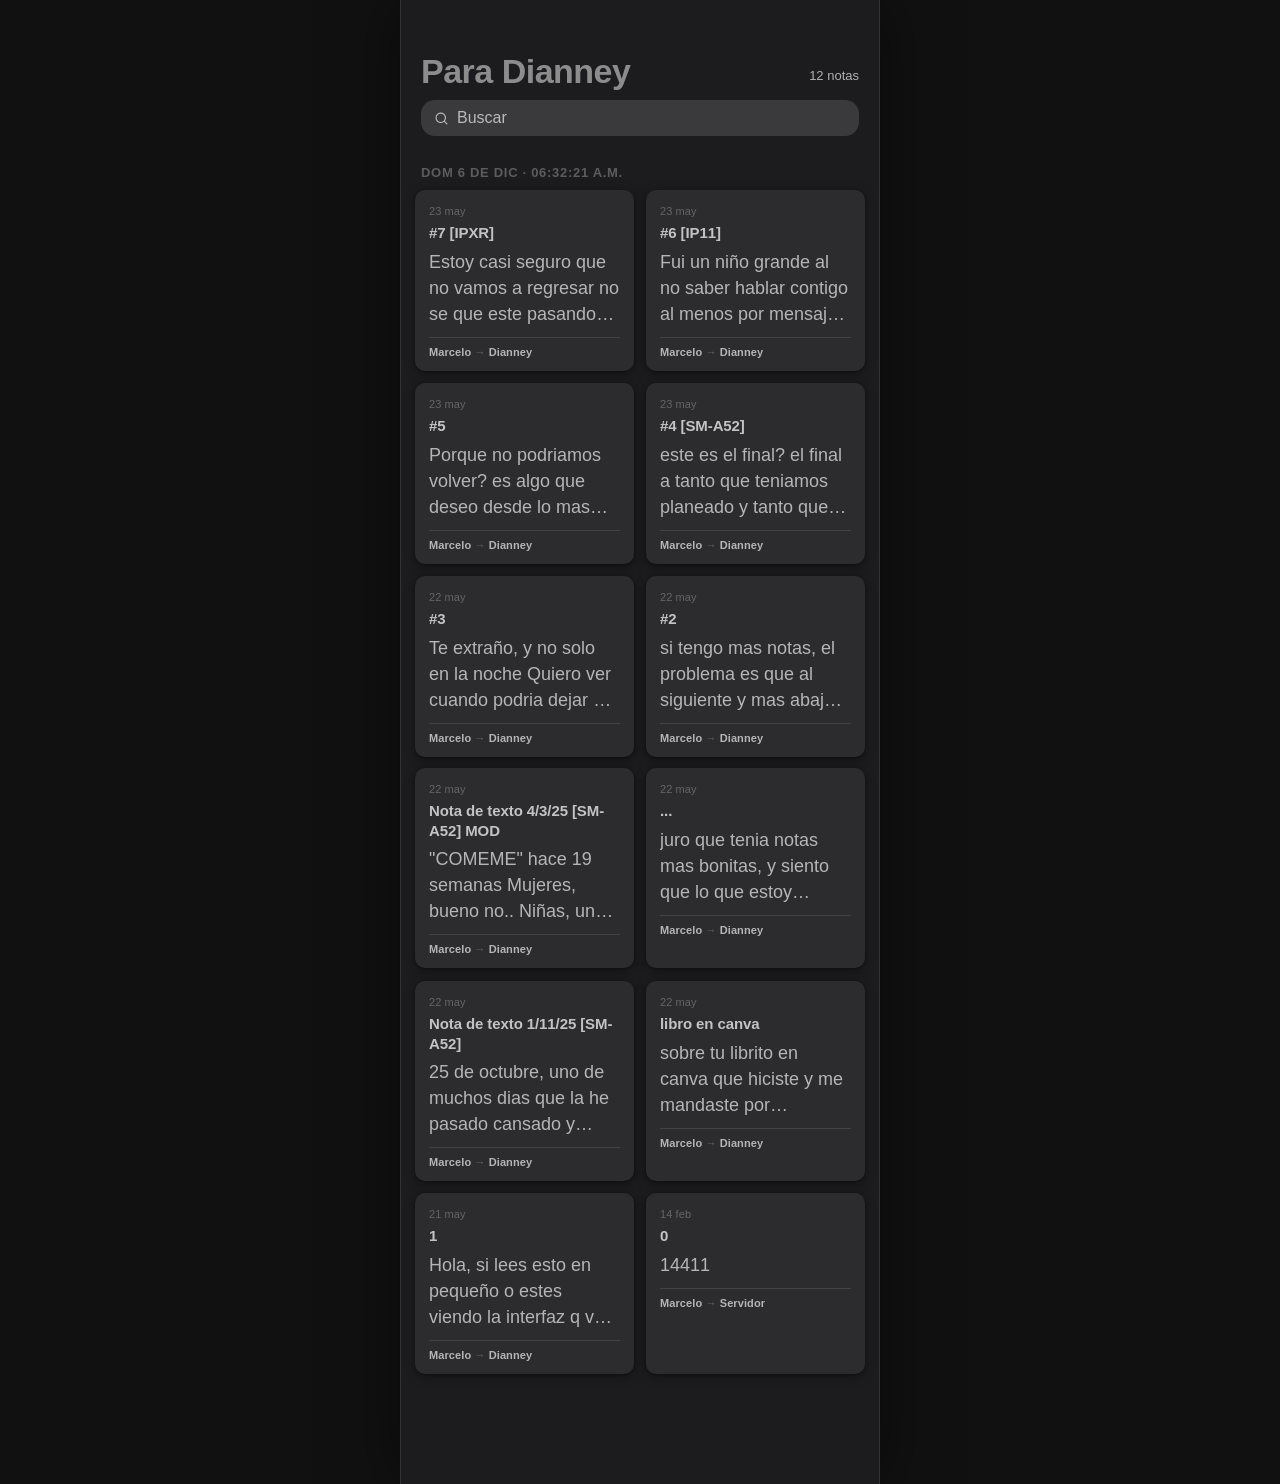
==== commit 44cfb257: "limpieza" ====
--- a/index.html
+++ b/index.html
@@ -1,14 +1,5 @@
 <!DOCTYPE html>
-<!--
-  Apple Notes — Dark Mode Web App  (v2: grid + card-expand)
-  ============================================================
-  GitHub Pages Deployment:
-  1. Push all files to a GitHub repo.
-  2. Settings → Pages → Source: main / root
-  3. Live at https://<username>.github.io/<repo>/
 
-  Admin: CTRL+SPACE → PIN: 0310
--->
 <html lang="es">
 <head>
   <meta charset="UTF-8" />
@@ -17,25 +8,21 @@
   <meta name="apple-mobile-web-app-capable" content="yes" />
   <meta name="apple-mobile-web-app-status-bar-style" content="black-translucent" />
   <meta name="robots" content="noindex, nofollow" />
-  <title>Notas — Marcelo</title>
+  <title>KDJS</title>
   <link rel="stylesheet" href="css/style.css" />
   <link rel="icon" href="data:image/svg+xml,<svg xmlns='http://www.w3.org/2000/svg' viewBox='0 0 32 32'><text y='26' font-size='28'>🗒️</text></svg>" />
 </head>
 <body>
 
-<!-- Admin indicator pill -->
 <div id="admin-indicator">✦ Modo desarrollador</div>
 
 <div id="app">
 
-  <!-- ══════════════════════════
-       LIST SCREEN
-  ══════════════════════════ -->
   <section id="list-screen">
 
     <header class="list-header">
       <div class="header-top">
-        <h1 class="header-title">Notas</h1>
+        <h1 class="header-title">Para Dianney</h1>
         <span class="header-count" id="note-count">0 notas</span>
       </div>
       <div class="search-bar" role="search">
@@ -47,27 +34,20 @@
       </div>
     </header>
 
-    <p class="section-label">Mis notas</p>
+    <p class="section-label" id="clock"></p>
 
-    <!-- Grid of note cards -->
+    <!-- Grid -->
     <main id="notes-list"></main>
 
   </section>
-
-  <!-- FAB — new note (admin only) -->
   <button id="fab-new" aria-label="Nueva nota">
     <svg viewBox="0 0 24 24" fill="none" stroke="currentColor" stroke-width="2.5" stroke-linecap="round">
       <path d="M12 5v14M5 12h14"/>
     </svg>
   </button>
 
-</div><!-- /app -->
+</div>
 
-<!-- ══════════════════════════════════════════════════════
-     CARD EXPAND OVERLAY
-     JS positions this element over the tapped card,
-     then transitions it to fullscreen.
-═══════════════════════════════════════════════════════ -->
 <div id="expand-scrim"></div>
 
 <div id="card-expand" role="dialog" aria-modal="true" aria-label="Nota completa">
@@ -80,13 +60,13 @@
              stroke-linecap="round" stroke-linejoin="round">
           <path d="M9 1L1 9l8 8"/>
         </svg>
-        Notas
+         
       </button>
       <div class="expand-title-wrap">
         <h2 class="expand-title" id="expand-title"></h2>
         <p  class="expand-date"  id="expand-date"></p>
       </div>
-      <!-- Admin controls (hidden unless admin mode) -->
+
       <div class="expand-admin-bar" id="expand-admin-bar">
         <button class="btn btn-yellow" id="expand-edit-btn" aria-label="Editar">
           <svg width="13" height="13" viewBox="0 0 24 24" fill="none" stroke="currentColor" stroke-width="2.5">
@@ -115,10 +95,6 @@
 <!-- Toast -->
 <div id="toast" role="status" aria-live="polite"></div>
 
-
-<!-- ══════════════════════════════════════════════════════
-     MODAL: Password PIN
-═══════════════════════════════════════════════════════ -->
 <div class="modal-overlay" id="password-modal" role="dialog" aria-modal="true">
   <div class="modal-sheet">
     <div class="modal-handle"></div>
@@ -152,9 +128,6 @@
 </div>
 
 
-<!-- ══════════════════════════════════════════════════════
-     MODAL: Create / Edit Note
-═══════════════════════════════════════════════════════ -->
 <div class="modal-overlay" id="note-edit-modal" role="dialog" aria-modal="true">
   <div class="modal-sheet">
     <div class="modal-handle"></div>
@@ -177,9 +150,6 @@
 </div>
 
 
-<!-- ══════════════════════════════════════════════════════
-     MODAL: Delete Confirm
-═══════════════════════════════════════════════════════ -->
 <div class="modal-overlay" id="delete-confirm-modal" role="dialog" aria-modal="true">
   <div class="modal-sheet">
     <div class="modal-handle"></div>
--- a/css/style.css
+++ b/css/style.css
@@ -1,78 +1,51 @@
 /* ============================================================
    Apple Notes — Dark Mode Web App
-   style.css
-   
-   Deployment: GitHub Pages (static)
-   Author: Marcelo → Dianney
-   
-   To deploy:
-   1. Push all files to a GitHub repository
-   2. Go to Settings → Pages → Source: main branch / root
-   3. Your site will be live at https://<username>.github.io/<repo>/
+   style.css — v2: Grid layout + card-expand animation
    ============================================================ */
 
 /* ─── CSS Custom Properties ─────────────────────────────────── */
 :root {
-  /* Core palette — Apple dark system */
   --bg-primary:        #1c1c1e;
   --bg-secondary:      #2c2c2e;
   --bg-tertiary:       #3a3a3c;
   --bg-card:           #2c2c2e;
-  --bg-card-hover:     #363638;
-  --bg-modal:          #1c1c1eee;
+  --bg-card-hover:     #323234;
   --bg-input:          #3a3a3c;
 
-  --text-primary:      #ffffff;
-  --text-secondary:    #ebebf5cc;   /* ~80% white */
-  --text-tertiary:     #ebebf599;   /* ~60% white */
-  --text-quaternary:   #ebebf54d;   /* ~30% white */
-
-  --accent-yellow:     #ffd60a;
-  --accent-yellow-dim: #ffd60a33;
+  --text-primary:      #ffffffb7;
+  --text-secondary:    rgba(236, 236, 255, 0.993);
+  --text-tertiary:     rgba(255, 255, 255, 0.651);
+  --text-quaternary:   rgba(180, 180, 180, 0.425);
+
+  --accent-yellow:     #ffffff7e;
   --accent-orange:     #ff9f0a;
   --accent-red:        #ff453a;
   --accent-green:      #30d158;
-  --accent-blue:       #0a84ff;
-
-  --separator:         #ffffff1a;
-  --separator-strong:  #ffffff2e;
-
-  /* Typography — SF Pro stack */
-  --font-system:       -apple-system, "SF Pro Display", "SF Pro Text",
-                       "Helvetica Neue", Arial, sans-serif;
-  --font-mono:         "SF Mono", "Menlo", "Courier New", monospace;
-
-  /* Radii */
-  --radius-sm:   8px;
-  --radius-md:   12px;
-  --radius-lg:   16px;
-  --radius-xl:   20px;
+
+  --separator:         rgba(255,255,255,.10);
+  --separator-strong:  rgba(255,255,255,.18);
+
+  --font-system: -apple-system, "SF Pro Display", "SF Pro Text",
+                 "Helvetica Neue", Arial, sans-serif;
+
+  --radius-sm:   10px;
+  --radius-md:   14px;
+  --radius-lg:   10px;
+  --radius-xl:   22px;
   --radius-full: 9999px;
 
-  /* Shadows */
-  --shadow-card:   0 2px 20px rgba(0,0,0,.45), 0 1px 4px rgba(0,0,0,.35);
-  --shadow-modal:  0 24px 80px rgba(0,0,0,.7),  0 8px 24px rgba(0,0,0,.5);
-  --shadow-fab:    0 4px 24px rgba(0,0,0,.5);
-
-  /* Motion */
-  --ease-spring:   cubic-bezier(0.34, 1.56, 0.64, 1);
-  --ease-ios:      cubic-bezier(0.25, 0.46, 0.45, 0.94);
-  --ease-smooth:   cubic-bezier(0.4, 0, 0.2, 1);
-  --duration-fast:   180ms;
-  --duration-mid:    320ms;
-  --duration-slow:   500ms;
-  --duration-xslow:  650ms;
-}
-
-/* ─── Reset & Base ───────────────────────────────────────────── */
+  --shadow-card:  0 2px 12px rgba(0,0,0,.4), 0 1px 3px rgba(0,0,0,.3);
+  --shadow-fab:   0 4px 20px rgba(0,0,0,.55);
+
+  /* iOS easing */
+  --ease-ios:    cubic-bezier(0.25, 0.46, 0.45, 0.94);
+  --ease-spring: cubic-bezier(0.34, 1.36, 0.64, 1);
+  --ease-out:    cubic-bezier(0.0,  0.0,  0.2,  1);
+}
+
+/* ─── Reset ─────────────────────────────────────────────────── */
 *, *::before, *::after { box-sizing: border-box; margin: 0; padding: 0; }
-
-html {
-  font-size: 16px;
-  -webkit-text-size-adjust: 100%;
-  scroll-behavior: smooth;
-}
-
+html { -webkit-text-size-adjust: 100%; }
 body {
   font-family: var(--font-system);
   background: var(--bg-primary);
@@ -80,21 +53,10 @@
   min-height: 100dvh;
   overflow-x: hidden;
   -webkit-font-smoothing: antialiased;
-  -moz-osx-font-smoothing: grayscale;
-}
-
-::selection {
-  background: var(--accent-yellow-dim);
-  color: var(--accent-yellow);
-}
-
-/* ─── Scrollbar ──────────────────────────────────────────────── */
-::-webkit-scrollbar { width: 4px; }
-::-webkit-scrollbar-track { background: transparent; }
-::-webkit-scrollbar-thumb {
-  background: var(--separator-strong);
-  border-radius: var(--radius-full);
-}
+}
+::selection { background: rgba(255,214,10,.25); color: var(--accent-yellow); }
+::-webkit-scrollbar { width: 3px; }
+::-webkit-scrollbar-thumb { background: var(--separator-strong); border-radius: 99px; }
 
 /* ─── App Shell ──────────────────────────────────────────────── */
 #app {
@@ -104,282 +66,247 @@
   position: relative;
   background: var(--bg-primary);
 }
-
-/* ─── Notes List Screen ──────────────────────────────────────── */
+@media (min-width: 480px) {
+  body { background: #111112; }
+  #app {
+    border-left: 1px solid var(--separator);
+    border-right: 1px solid var(--separator);
+    box-shadow: 0 0 60px rgba(0,0,0,.5);
+  }
+}
+
+/* ─── List Screen ────────────────────────────────────────────── */
 #list-screen {
   display: flex;
   flex-direction: column;
   min-height: 100dvh;
-  padding-bottom: 100px;
-  opacity: 1;
-  transform: translateX(0);
-  transition: opacity var(--duration-mid) var(--ease-ios),
-              transform var(--duration-mid) var(--ease-ios);
-}
-
-#list-screen.slide-out {
+  padding-bottom: 110px;
+  transition: opacity 280ms var(--ease-ios), transform 280ms var(--ease-ios);
+}
+#list-screen.dimmed {
   opacity: 0;
-  transform: translateX(-40px);
+  transform: scale(0.97);
   pointer-events: none;
 }
 
 /* ─── Header ─────────────────────────────────────────────────── */
 .list-header {
-  padding: 56px 20px 8px;
+  padding: 54px 20px 10px;
   position: sticky;
   top: 0;
   z-index: 10;
   background: var(--bg-primary);
-  /* Frosted glass blur on scroll */
+  border-bottom: 1px solid transparent;
   backdrop-filter: blur(20px) saturate(180%);
   -webkit-backdrop-filter: blur(20px) saturate(180%);
-  border-bottom: 1px solid transparent;
-  transition: border-color var(--duration-fast) var(--ease-smooth),
-              background var(--duration-fast) var(--ease-smooth);
-}
-
+  transition: background 200ms, border-color 200ms;
+}
 .list-header.scrolled {
-  background: rgba(28,28,30,.85);
+  background: rgba(28,28,30,.88);
   border-bottom-color: var(--separator);
 }
-
 .header-top {
   display: flex;
   align-items: flex-end;
   justify-content: space-between;
-  margin-bottom: 4px;
-}
-
+  margin-bottom: 12px;
+}
 .header-title {
   font-size: 34px;
   font-weight: 700;
   letter-spacing: -0.5px;
   color: var(--accent-yellow);
-  line-height: 1.1;
-}
-
+  line-height: 1;
+}
 .header-count {
   font-size: 13px;
-  font-weight: 400;
   color: var(--text-tertiary);
-  padding-bottom: 6px;
-  letter-spacing: 0.1px;
-}
-
-/* ─── Search Bar ─────────────────────────────────────────────── */
+  padding-bottom: 5px;
+}
+
+/* ─── Search ─────────────────────────────────────────────────── */
 .search-bar {
-  margin: 12px 0 0;
   display: flex;
   align-items: center;
   gap: 8px;
   background: var(--bg-input);
   border-radius: var(--radius-md);
-  padding: 8px 12px;
-  transition: background var(--duration-fast) var(--ease-smooth);
-}
-
-.search-bar:focus-within {
-  background: var(--bg-tertiary);
-}
-
-.search-icon {
-  color: var(--text-tertiary);
-  flex-shrink: 0;
-  width: 16px;
-  height: 16px;
-}
-
+  padding: 9px 13px;
+  transition: background 150ms;
+}
+.search-bar:focus-within { background: var(--bg-tertiary); }
+.search-icon { width: 15px; height: 15px; color: var(--text-tertiary); flex-shrink: 0; }
 .search-input {
-  flex: 1;
-  background: none;
-  border: none;
-  outline: none;
-  font-family: var(--font-system);
-  font-size: 17px;
-  color: var(--text-primary);
-  caret-color: var(--accent-yellow);
-}
-
+  flex: 1; background: none; border: none; outline: none;
+  font-family: var(--font-system); font-size: 16px;
+  color: var(--text-primary); caret-color: var(--accent-yellow);
+}
 .search-input::placeholder { color: var(--text-tertiary); }
 
-/* ─── Notes List ─────────────────────────────────────────────── */
-.notes-list {
-  padding: 16px 0 0;
-  display: flex;
-  flex-direction: column;
+/* ─── Section Label ──────────────────────────────────────────── */
+.section-label {
+  font-size: 13px;
+  font-weight: 600;
+  color: var(--text-quaternary);
+  text-transform: uppercase;
+  letter-spacing: 0.7px;
+  padding: 18px 20px 10px;
+}
+
+/* ─── Notes Grid ─────────────────────────────────────────────── */
+#notes-list {
+  padding: 0 14px;
+  display: grid;
+  grid-template-columns: 1fr 1fr;
+  gap: 12px;
+  /* Allow cards to overlap during expand animation */
+  position: relative;
 }
 
 /* ─── Note Card ──────────────────────────────────────────────── */
 .note-card {
-  margin: 0 16px 1px;
-  padding: 14px 16px;
   background: var(--bg-card);
   border-radius: var(--radius-lg);
+  padding: 15px 14px 13px;
   cursor: pointer;
   position: relative;
   overflow: hidden;
-  /* Entrance animation */
+  box-shadow: var(--shadow-card);
+  /* Staggered entrance */
   opacity: 0;
-  transform: translateY(16px);
-  animation: cardEntrance var(--duration-slow) var(--ease-spring) forwards;
-  transition: background var(--duration-fast) var(--ease-smooth),
-              transform var(--duration-fast) var(--ease-ios);
-  /* Hairline separator between cards */
-  border-bottom: 1px solid var(--separator);
-}
-
-.note-card:last-child { border-bottom: none; }
-
-/* Stagger each card's entrance */
-.note-card:nth-child(1)  { animation-delay: 40ms; }
-.note-card:nth-child(2)  { animation-delay: 90ms; }
-.note-card:nth-child(3)  { animation-delay: 140ms; }
-.note-card:nth-child(4)  { animation-delay: 190ms; }
-.note-card:nth-child(5)  { animation-delay: 240ms; }
-.note-card:nth-child(6)  { animation-delay: 290ms; }
-.note-card:nth-child(7)  { animation-delay: 340ms; }
-.note-card:nth-child(8)  { animation-delay: 390ms; }
-
-@keyframes cardEntrance {
-  to { opacity: 1; transform: translateY(0); }
-}
-
-.note-card:active,
-.note-card.pressing {
-  background: var(--bg-card-hover);
-  transform: scale(0.985);
-}
-
-/* Yellow left accent line */
-.note-card::before {
-  content: '';
-  position: absolute;
-  left: 0; top: 0; bottom: 0;
-  width: 3px;
-  background: var(--accent-yellow);
-  border-radius: var(--radius-full);
-  opacity: 0;
-  transition: opacity var(--duration-fast) var(--ease-smooth);
-}
-
-.note-card:hover::before,
-.note-card:active::before { opacity: 1; }
-
-/* Card grouping: first / last rounded corners */
-.note-card:first-child {
-  border-radius: var(--radius-lg) var(--radius-lg) var(--radius-sm) var(--radius-sm);
-}
-.note-card:last-child {
-  border-radius: var(--radius-sm) var(--radius-sm) var(--radius-lg) var(--radius-lg);
-}
-.note-card:only-child { border-radius: var(--radius-lg); }
-
-/* Card Meta Row */
-.card-meta {
-  display: flex;
-  align-items: center;
-  justify-content: space-between;
-  margin-bottom: 4px;
-}
-
+  transform: translateY(14px) scale(0.97);
+  animation: cardIn 420ms var(--ease-spring) forwards;
+  /* Tap feedback */
+  transition: transform 120ms var(--ease-ios), box-shadow 120ms var(--ease-ios);
+  /* Keep cards in natural document flow; clone handles the expansion */
+  will-change: transform;
+  /* Minimum height for visual balance */
+  min-height: 120px;
+}
+
+.note-card:nth-child(1) { animation-delay:  30ms; }
+.note-card:nth-child(2) { animation-delay:  80ms; }
+.note-card:nth-child(3) { animation-delay: 130ms; }
+.note-card:nth-child(4) { animation-delay: 180ms; }
+.note-card:nth-child(5) { animation-delay: 230ms; }
+.note-card:nth-child(6) { animation-delay: 280ms; }
+.note-card:nth-child(7) { animation-delay: 330ms; }
+.note-card:nth-child(8) { animation-delay: 380ms; }
+
+@keyframes cardIn {
+  to { opacity: 1; transform: translateY(0) scale(1); }
+}
+
+.note-card:active { transform: scale(0.95); box-shadow: 0 1px 6px rgba(0,0,0,.35); }
+
+/* Card Date */
 .card-date {
-  font-size: 12px;
-  font-weight: 400;
-  color: var(--text-tertiary);
+  font-size: 11px;
+  font-weight: 500;
+  color: var(--text-quaternary);
   letter-spacing: 0.1px;
-}
-
-.card-badge {
-  display: flex;
-  gap: 5px;
-  align-items: center;
-}
-
-.badge-chip {
-  font-size: 10px;
-  font-weight: 600;
-  padding: 2px 7px;
-  border-radius: var(--radius-full);
-  letter-spacing: 0.2px;
-  text-transform: uppercase;
-}
-
-.badge-sender {
-  background: var(--accent-yellow-dim);
-  color: var(--accent-yellow);
-}
-
-.badge-receiver {
-  background: rgba(48,209,88,.15);
-  color: var(--accent-green);
+  margin-bottom: 6px;
+  display: block;
 }
 
 /* Card Title */
 .card-title {
-  font-size: 16px;
+  font-size: 15px;
   font-weight: 600;
   color: var(--text-primary);
+  line-height: 1.3;
   letter-spacing: -0.1px;
-  line-height: 1.35;
-  margin-bottom: 3px;
-  white-space: nowrap;
-  overflow: hidden;
-  text-overflow: ellipsis;
-}
-
-/* Card Preview */
-.card-preview {
-  font-size: 14px;
-  font-weight: 400;
-  color: var(--text-tertiary);
-  line-height: 1.45;
+  margin-bottom: 6px;
   display: -webkit-box;
   -webkit-line-clamp: 2;
   -webkit-box-orient: vertical;
   overflow: hidden;
 }
 
-/* ─── Detail Screen ──────────────────────────────────────────── */
-#detail-screen {
+/* Card Preview */
+.card-preview {
+  font-size: 18px;
+  color: var(--text-tertiary);
+  line-height: 1.45;
+  display: -webkit-box;
+  -webkit-line-clamp: 3;
+  -webkit-box-orient: vertical;
+  overflow: hidden;
+}
+
+/* Sender / receiver — plain text, no chips */
+.card-from {
+  margin-top: 10px;
+  padding-top: 8px;
+  border-top: 1px solid var(--separator);
+  font-size: 11px;
+  color: var(--text-quaternary);
+  letter-spacing: 0.1px;
+}
+.card-from strong { color: var(--text-tertiary); font-weight: 600; }
+
+/* Admin actions inside card */
+.card-admin-actions {
+  display: none;
+  gap: 6px;
+  margin-top: 10px;
+  padding-top: 8px;
+  border-top: 1px solid var(--separator);
+}
+.card-admin-actions.visible { display: flex; }
+
+/* ─── CARD EXPAND OVERLAY ────────────────────────────────────── */
+/*
+  The expand effect works by:
+  1. JS reads the card's getBoundingClientRect()
+  2. Creates a #card-expand div, positions/sizes it to match the card exactly
+  3. Transitions it to fill the full viewport using transform + border-radius
+  4. Once expanded, reveals the note content inside
+  5. On close, reverses the animation back to the card's original rect
+*/
+
+#card-expand {
   position: fixed;
+  z-index: 100;
+  background: var(--bg-secondary);
+  border-radius: var(--radius-lg);
+  overflow: hidden;
+  /* JS sets top/left/width/height inline to match clicked card */
+  pointer-events: none;
+  opacity: 0;
+}
+
+#card-expand.expanding {
+  pointer-events: all;
+  /* transition applied by JS after next frame to allow initial position to render */
+}
+
+/* Detail content inside the expanding card */
+.expand-inner {
+  position: absolute;
   inset: 0;
-  z-index: 100;
-  background: var(--bg-primary);
   display: flex;
   flex-direction: column;
-  max-width: 480px;
-  margin: 0 auto;
-  /* Start hidden */
   opacity: 0;
-  transform: translateY(100%);
-  pointer-events: none;
-  transition: opacity var(--duration-slow) var(--ease-ios),
-              transform var(--duration-slow) var(--ease-ios);
-  will-change: transform, opacity;
-}
-
-#detail-screen.open {
-  opacity: 1;
-  transform: translateY(0);
-  pointer-events: all;
-}
-
-/* Detail Header */
-.detail-header {
+  transition: opacity 160ms 180ms var(--ease-ios);
+  overflow: hidden;
+}
+#card-expand.expanded .expand-inner { opacity: 1; }
+
+/* Detail Header inside expand */
+.expand-header {
   display: flex;
   align-items: center;
-  padding: 60px 20px 12px;
   gap: 12px;
-  position: sticky;
-  top: 0;
-  z-index: 5;
-  background: rgba(28,28,30,.9);
-  backdrop-filter: blur(24px) saturate(180%);
-  -webkit-backdrop-filter: blur(24px) saturate(180%);
+  padding: 58px 20px 14px;
+  background: rgba(44,44,46,.92);
+  backdrop-filter: blur(20px) saturate(180%);
+  -webkit-backdrop-filter: blur(20px) saturate(180%);
   border-bottom: 1px solid var(--separator);
-}
-
-.back-btn {
+  flex-shrink: 0;
+}
+
+.expand-back-btn {
   display: flex;
   align-items: center;
   gap: 3px;
@@ -388,93 +315,83 @@
   color: var(--accent-yellow);
   font-family: var(--font-system);
   font-size: 17px;
-  font-weight: 400;
   cursor: pointer;
   padding: 4px 0;
   flex-shrink: 0;
-  transition: opacity var(--duration-fast) var(--ease-smooth);
-}
-.back-btn:active { opacity: 0.6; }
-
-.back-btn svg { width: 10px; height: 18px; }
-
-.detail-title-wrap { flex: 1; min-width: 0; }
-
-.detail-header-title {
-  font-size: 17px;
+  transition: opacity 120ms;
+}
+.expand-back-btn:active { opacity: 0.55; }
+.expand-back-btn svg { width: 10px; height: 18px; }
+
+.expand-title-wrap { flex: 1; min-width: 0; }
+.expand-title {
+  font-size: 16px;
   font-weight: 600;
   letter-spacing: -0.2px;
   white-space: nowrap;
   overflow: hidden;
   text-overflow: ellipsis;
 }
-
-.detail-header-date {
+.expand-date {
   font-size: 12px;
   color: var(--text-tertiary);
-  margin-top: 1px;
-}
-
-/* Detail Body */
-.detail-body {
+  margin-top: 2px;
+}
+
+/* Admin bar inside detail */
+.expand-admin-bar {
+  display: none;
+  align-items: center;
+  gap: 8px;
+}
+.expand-admin-bar.visible { display: flex; }
+
+/* Detail body */
+.expand-body {
   flex: 1;
   overflow-y: auto;
-  padding: 24px 24px 80px;
+  padding: 24px 22px 60px;
   -webkit-overflow-scrolling: touch;
 }
 
-.detail-badges {
-  display: flex;
-  gap: 6px;
-  margin-bottom: 20px;
-}
-
-.detail-badge {
-  font-size: 12px;
-  font-weight: 600;
-  padding: 4px 10px;
-  border-radius: var(--radius-full);
-  letter-spacing: 0.2px;
-}
-
-.detail-sender {
-  background: var(--accent-yellow-dim);
-  color: var(--accent-yellow);
-}
-.detail-sender::before { content: "De: "; font-weight: 400; opacity: .8; }
-
-.detail-receiver {
-  background: rgba(48,209,88,.15);
-  color: var(--accent-green);
-}
-.detail-receiver::before { content: "Para: "; font-weight: 400; opacity: .8; }
-
-.detail-content {
+/* From / To — plain, minimal */
+.expand-meta {
+  font-size: 13px;
+  color: var(--text-tertiary);
+  margin-bottom: 22px;
+  line-height: 1.6;
+}
+.expand-meta span { color: var(--text-secondary); font-weight: 500; }
+
+.expand-content {
   font-size: 17px;
   font-weight: 400;
-  line-height: 1.65;
+  line-height: 1.68;
   color: var(--text-secondary);
   white-space: pre-wrap;
   word-break: break-word;
-  letter-spacing: 0.1px;
-}
-
-/* Admin action bar in detail (hidden by default) */
-.detail-admin-bar {
-  display: none;
-  align-items: center;
-  justify-content: flex-end;
-  gap: 10px;
-  padding: 0 20px;
-}
-
-.detail-admin-bar.visible { display: flex; }
-
-/* ─── FAB — New Note ─────────────────────────────────────────── */
+  letter-spacing: 0.05px;
+}
+
+/* Scrim behind expanding card */
+#expand-scrim {
+  position: fixed;
+  inset: 0;
+  z-index: 99;
+  background: rgba(0,0,0,0);
+  pointer-events: none;
+  transition: background 380ms var(--ease-ios);
+}
+#expand-scrim.active {
+  background: rgba(0,0,0,.55);
+  pointer-events: all;
+}
+
+/* ─── FAB ────────────────────────────────────────────────────── */
 #fab-new {
   position: fixed;
-  bottom: 28px;
-  right: calc(50% - 240px + 20px); /* right side within 480px container */
+  bottom: 30px;
+  right: calc(50% - 240px + 20px);
   width: 52px;
   height: 52px;
   background: var(--accent-yellow);
@@ -487,38 +404,16 @@
   box-shadow: var(--shadow-fab);
   z-index: 50;
   opacity: 0;
-  transform: scale(0.5) rotate(-90deg);
+  transform: scale(0.4) rotate(-90deg);
   pointer-events: none;
-  transition: opacity var(--duration-mid) var(--ease-spring),
-              transform var(--duration-mid) var(--ease-spring),
-              background var(--duration-fast) var(--ease-smooth);
-}
-
-#fab-new.visible {
-  opacity: 1;
-  transform: scale(1) rotate(0deg);
-  pointer-events: all;
-}
-
-#fab-new:active { transform: scale(0.92); background: var(--accent-orange); }
-
-#fab-new svg { color: #1c1c1e; width: 24px; height: 24px; }
-
-/* On small screens, FAB right is just 20px from viewport edge */
-@media (max-width: 480px) {
-  #fab-new { right: 20px; }
-}
-
-/* ─── Admin Controls inside cards ────────────────────────────── */
-.card-admin-actions {
-  display: none;
-  gap: 6px;
-  margin-top: 10px;
-  padding-top: 10px;
-  border-top: 1px solid var(--separator);
-}
-
-.card-admin-actions.visible { display: flex; }
+  transition: opacity 300ms var(--ease-spring),
+              transform 300ms var(--ease-spring),
+              background 150ms;
+}
+#fab-new.visible { opacity: 1; transform: scale(1) rotate(0); pointer-events: all; }
+#fab-new:active  { transform: scale(0.91); background: var(--accent-orange); }
+#fab-new svg { width: 22px; height: 22px; color: #1c1c1e; }
+@media (max-width: 480px) { #fab-new { right: 20px; } }
 
 /* ─── Buttons ────────────────────────────────────────────────── */
 .btn {
@@ -528,30 +423,23 @@
   font-family: var(--font-system);
   font-size: 14px;
   font-weight: 500;
-  padding: 6px 14px;
+  padding: 7px 15px;
   border-radius: var(--radius-full);
   border: none;
   cursor: pointer;
-  transition: opacity var(--duration-fast) var(--ease-smooth),
-              transform var(--duration-fast) var(--ease-ios);
-  letter-spacing: 0.1px;
-}
-
-.btn:active { opacity: 0.75; transform: scale(0.96); }
-
+  transition: opacity 120ms, transform 120ms var(--ease-ios);
+}
+.btn:active { opacity: 0.7; transform: scale(0.95); }
 .btn-yellow { background: var(--accent-yellow); color: #1c1c1e; }
-.btn-red    { background: rgba(255,69,58,.18); color: var(--accent-red); }
-.btn-ghost  {
-  background: var(--bg-tertiary);
-  color: var(--text-secondary);
-}
-
-/* ─── Modal Overlay ──────────────────────────────────────────── */
+.btn-red    { background: rgba(255,69,58,.16); color: var(--accent-red); }
+.btn-ghost  { background: var(--bg-tertiary); color: var(--text-secondary); }
+
+/* ─── Modals (sheet) ─────────────────────────────────────────── */
 .modal-overlay {
   position: fixed;
   inset: 0;
   z-index: 200;
-  background: rgba(0,0,0,.6);
+  background: rgba(0,0,0,.55);
   backdrop-filter: blur(8px);
   -webkit-backdrop-filter: blur(8px);
   display: flex;
@@ -559,337 +447,139 @@
   justify-content: center;
   opacity: 0;
   pointer-events: none;
-  transition: opacity var(--duration-mid) var(--ease-smooth);
-}
-
-.modal-overlay.open {
-  opacity: 1;
-  pointer-events: all;
-}
-
-/* Modal Sheet */
+  transition: opacity 260ms var(--ease-ios);
+}
+.modal-overlay.open { opacity: 1; pointer-events: all; }
+
 .modal-sheet {
   width: 100%;
   max-width: 480px;
   background: var(--bg-secondary);
   border-radius: var(--radius-xl) var(--radius-xl) 0 0;
-  padding: 12px 24px 48px;
+  padding: 10px 24px 44px;
   transform: translateY(100%);
-  transition: transform var(--duration-slow) var(--ease-spring);
+  transition: transform 460ms var(--ease-spring);
   max-height: 92dvh;
   overflow-y: auto;
 }
-
-.modal-overlay.open .modal-sheet {
-  transform: translateY(0);
-}
-
-/* Sheet handle */
+.modal-overlay.open .modal-sheet { transform: translateY(0); }
+
 .modal-handle {
-  width: 36px;
-  height: 4px;
+  width: 36px; height: 4px;
   background: var(--separator-strong);
-  border-radius: var(--radius-full);
+  border-radius: 99px;
   margin: 0 auto 20px;
 }
-
 .modal-title {
-  font-size: 20px;
-  font-weight: 700;
-  letter-spacing: -0.3px;
-  margin-bottom: 6px;
-  color: var(--text-primary);
-}
-
+  font-size: 20px; font-weight: 700; letter-spacing: -0.3px;
+  margin-bottom: 5px; color: var(--text-primary);
+}
 .modal-subtitle {
-  font-size: 14px;
-  color: var(--text-tertiary);
-  margin-bottom: 24px;
-  line-height: 1.4;
-}
-
-/* ─── Password Modal ─────────────────────────────────────────── */
+  font-size: 14px; color: var(--text-tertiary);
+  margin-bottom: 22px; line-height: 1.45;
+}
+
+/* ─── PIN Modal ──────────────────────────────────────────────── */
 #password-modal .pin-dots {
-  display: flex;
-  justify-content: center;
-  gap: 14px;
-  margin: 28px 0 24px;
-}
-
+  display: flex; justify-content: center; gap: 14px; margin: 26px 0 22px;
+}
 .pin-dot {
-  width: 14px;
-  height: 14px;
-  border-radius: var(--radius-full);
+  width: 14px; height: 14px; border-radius: 99px;
   border: 2px solid var(--separator-strong);
-  transition: background var(--duration-fast) var(--ease-smooth),
-              border-color var(--duration-fast) var(--ease-smooth),
-              transform var(--duration-fast) var(--ease-spring);
-}
-
-.pin-dot.filled {
-  background: var(--accent-yellow);
-  border-color: var(--accent-yellow);
-  transform: scale(1.15);
-}
-
-.pin-dot.error {
-  background: var(--accent-red);
-  border-color: var(--accent-red);
-  animation: shake 400ms var(--ease-ios);
-}
+  transition: background 150ms, border-color 150ms, transform 150ms var(--ease-spring);
+}
+.pin-dot.filled { background: var(--accent-yellow); border-color: var(--accent-yellow); transform: scale(1.2); }
+.pin-dot.error  { background: var(--accent-red); border-color: var(--accent-red); animation: shake 380ms var(--ease-ios); }
 
 @keyframes shake {
-  0%, 100% { transform: translateX(0); }
-  20%       { transform: translateX(-6px); }
-  40%       { transform: translateX(6px); }
-  60%       { transform: translateX(-4px); }
-  80%       { transform: translateX(4px); }
-}
-
-/* Numpad */
-.numpad {
-  display: grid;
-  grid-template-columns: repeat(3, 1fr);
-  gap: 12px;
-}
-
+  0%,100% { transform: translateX(0); }
+  20%     { transform: translateX(-7px); }
+  40%     { transform: translateX(7px); }
+  60%     { transform: translateX(-4px); }
+  80%     { transform: translateX(4px); }
+}
+
+.numpad { display: grid; grid-template-columns: repeat(3, 1fr); gap: 11px; }
 .numpad-key {
-  height: 68px;
-  background: var(--bg-tertiary);
-  border: none;
-  border-radius: var(--radius-lg);
-  font-family: var(--font-system);
-  font-size: 22px;
-  font-weight: 400;
-  color: var(--text-primary);
-  cursor: pointer;
-  display: flex;
-  flex-direction: column;
-  align-items: center;
-  justify-content: center;
+  height: 66px; background: var(--bg-tertiary); border: none;
+  border-radius: var(--radius-md);
+  font-family: var(--font-system); font-size: 22px;
+  color: var(--text-primary); cursor: pointer;
+  display: flex; flex-direction: column; align-items: center; justify-content: center;
   gap: 1px;
-  transition: background var(--duration-fast) var(--ease-smooth),
-              transform var(--duration-fast) var(--ease-ios);
-}
-
-.numpad-key sub {
-  font-size: 9px;
-  font-weight: 500;
-  color: var(--text-quaternary);
-  letter-spacing: 0.5px;
-  text-transform: uppercase;
-}
-
-.numpad-key:active {
-  background: var(--bg-card-hover);
-  transform: scale(0.94);
-}
-
-.numpad-key.key-delete {
-  background: var(--bg-card);
-  font-size: 18px;
-}
-
-.numpad-key.key-cancel {
-  background: var(--bg-card);
-  font-size: 15px;
-  font-weight: 600;
-  color: var(--accent-red);
-}
-
-/* ─── Edit / New Note Modal ──────────────────────────────────── */
-#note-edit-modal .form-group {
-  margin-bottom: 16px;
-}
-
+  transition: background 120ms, transform 120ms var(--ease-ios);
+}
+.numpad-key sub { font-size: 9px; font-weight: 500; color: var(--text-quaternary); letter-spacing: 0.5px; text-transform: uppercase; }
+.numpad-key:active { background: var(--bg-card-hover); transform: scale(0.93); }
+.numpad-key.key-delete { background: var(--bg-card); }
+.numpad-key.key-cancel { background: var(--bg-card); font-size: 15px; font-weight: 600; color: var(--accent-red); }
+
+/* ─── Edit Modal ─────────────────────────────────────────────── */
+.form-group { margin-bottom: 15px; }
 .form-label {
-  font-size: 13px;
-  font-weight: 600;
-  color: var(--text-tertiary);
-  text-transform: uppercase;
-  letter-spacing: 0.6px;
-  margin-bottom: 6px;
-  display: block;
-}
-
-.form-input,
-.form-textarea {
-  width: 100%;
-  background: var(--bg-input);
-  border: 1.5px solid transparent;
-  border-radius: var(--radius-md);
-  padding: 12px 14px;
-  font-family: var(--font-system);
-  font-size: 16px;
-  color: var(--text-primary);
-  outline: none;
-  transition: border-color var(--duration-fast) var(--ease-smooth),
-              background var(--duration-fast) var(--ease-smooth);
-  resize: none;
+  display: block; font-size: 12px; font-weight: 600;
+  color: var(--text-quaternary); text-transform: uppercase;
+  letter-spacing: 0.7px; margin-bottom: 6px;
+}
+.form-input, .form-textarea {
+  width: 100%; background: var(--bg-input);
+  border: 1.5px solid transparent; border-radius: var(--radius-md);
+  padding: 12px 14px; font-family: var(--font-system); font-size: 16px;
+  color: var(--text-primary); outline: none; resize: none;
   caret-color: var(--accent-yellow);
-}
-
-.form-input:focus,
-.form-textarea:focus {
-  border-color: var(--accent-yellow);
-  background: var(--bg-tertiary);
-}
-
-.form-textarea {
-  min-height: 200px;
-  line-height: 1.6;
-}
-
-.modal-actions {
-  display: flex;
-  gap: 10px;
-  margin-top: 20px;
-}
-
+  transition: border-color 150ms, background 150ms;
+}
+.form-input:focus, .form-textarea:focus {
+  border-color: var(--accent-yellow); background: var(--bg-tertiary);
+}
+.form-textarea { min-height: 200px; line-height: 1.6; }
+.modal-actions { display: flex; gap: 10px; margin-top: 18px; }
 .modal-actions .btn { flex: 1; justify-content: center; padding: 14px; font-size: 16px; }
 
 /* ─── Delete Confirm ─────────────────────────────────────────── */
 #delete-confirm-modal .modal-title { color: var(--accent-red); }
-
-.delete-actions { display: flex; flex-direction: column; gap: 10px; margin-top: 24px; }
+.delete-actions { display: flex; flex-direction: column; gap: 10px; margin-top: 22px; }
 .delete-actions .btn { justify-content: center; padding: 16px; font-size: 16px; font-weight: 600; }
 
 /* ─── Admin Indicator ────────────────────────────────────────── */
 #admin-indicator {
-  position: fixed;
-  top: 16px;
-  left: 50%;
-  transform: translateX(-50%) translateY(-80px);
-  z-index: 300;
-  background: var(--accent-yellow);
-  color: #1c1c1e;
-  font-size: 12px;
-  font-weight: 700;
-  padding: 6px 16px;
-  border-radius: var(--radius-full);
-  letter-spacing: 0.4px;
-  text-transform: uppercase;
+  position: fixed; top: 14px; left: 50%;
+  transform: translateX(-50%) translateY(-70px);
+  z-index: 300; background: var(--accent-yellow); color: #1c1c1e;
+  font-size: 11px; font-weight: 700; padding: 5px 14px;
+  border-radius: 99px; letter-spacing: 0.5px; text-transform: uppercase;
   box-shadow: var(--shadow-fab);
-  transition: transform var(--duration-mid) var(--ease-spring);
+  transition: transform 340ms var(--ease-spring);
   white-space: nowrap;
 }
-
-#admin-indicator.visible {
-  transform: translateX(-50%) translateY(0);
-}
-
-/* ─── Toast Notification ─────────────────────────────────────── */
+#admin-indicator.visible { transform: translateX(-50%) translateY(0); }
+
+/* ─── Toast ──────────────────────────────────────────────────── */
 #toast {
-  position: fixed;
-  bottom: 100px;
-  left: 50%;
-  transform: translateX(-50%) translateY(20px);
-  z-index: 250;
-  background: rgba(58,58,60,.95);
-  color: var(--text-primary);
-  font-size: 14px;
-  font-weight: 500;
-  padding: 10px 20px;
-  border-radius: var(--radius-full);
-  opacity: 0;
-  pointer-events: none;
-  white-space: nowrap;
-  transition: opacity var(--duration-fast) var(--ease-smooth),
-              transform var(--duration-fast) var(--ease-smooth);
-  backdrop-filter: blur(12px);
+  position: fixed; bottom: 96px; left: 50%;
+  transform: translateX(-50%) translateY(16px);
+  z-index: 250; background: rgba(58,58,60,.96); color: var(--text-primary);
+  font-size: 14px; font-weight: 500; padding: 10px 18px;
+  border-radius: 99px; opacity: 0; pointer-events: none;
+  white-space: nowrap; backdrop-filter: blur(12px);
   border: 1px solid var(--separator);
-}
-
-#toast.show {
-  opacity: 1;
-  transform: translateX(-50%) translateY(0);
-}
+  transition: opacity 160ms, transform 160ms var(--ease-ios);
+}
+#toast.show { opacity: 1; transform: translateX(-50%) translateY(0); }
 
 /* ─── Empty State ────────────────────────────────────────────── */
 .empty-state {
-  display: flex;
-  flex-direction: column;
-  align-items: center;
-  justify-content: center;
-  padding: 80px 40px;
-  text-align: center;
-  gap: 12px;
-  opacity: 0;
-  animation: fadeIn 400ms 300ms var(--ease-smooth) forwards;
-}
-
+  grid-column: 1 / -1;
+  display: flex; flex-direction: column; align-items: center;
+  padding: 70px 40px; text-align: center; gap: 10px;
+  opacity: 0; animation: fadeIn 400ms 200ms var(--ease-ios) forwards;
+}
 @keyframes fadeIn { to { opacity: 1; } }
-
 .empty-icon {
-  width: 64px;
-  height: 64px;
-  background: var(--bg-secondary);
-  border-radius: var(--radius-xl);
-  display: flex;
-  align-items: center;
-  justify-content: center;
-  margin-bottom: 8px;
-}
-
-.empty-icon svg { color: var(--text-quaternary); width: 28px; height: 28px; }
-
-.empty-title {
-  font-size: 18px;
-  font-weight: 600;
-  color: var(--text-secondary);
-}
-
-.empty-subtitle {
-  font-size: 14px;
-  color: var(--text-tertiary);
-  line-height: 1.5;
-}
-
-/* ─── Animations ─────────────────────────────────────────────── */
-.fade-in {
-  animation: fadeIn var(--duration-mid) var(--ease-smooth) both;
-}
-
-/* Card "card flip" ripple on tap */
-.card-ripple {
-  position: absolute;
-  inset: 0;
-  background: rgba(255,255,255,.04);
-  border-radius: inherit;
-  opacity: 0;
-  pointer-events: none;
-  animation: rippleFade 400ms var(--ease-smooth) forwards;
-}
-
-@keyframes rippleFade {
-  0%   { opacity: 1; transform: scale(0.95); }
-  100% { opacity: 0; transform: scale(1); }
-}
-
-/* ─── Responsive — wider screens ─────────────────────────────── */
-@media (min-width: 480px) {
-  #app {
-    border-left: 1px solid var(--separator);
-    border-right: 1px solid var(--separator);
-    box-shadow: 0 0 80px rgba(0,0,0,.5);
-  }
-
-  #detail-screen {
-    border-left: 1px solid var(--separator);
-    border-right: 1px solid var(--separator);
-  }
-
-  body {
-    background: #111112;
-  }
-}
-
-/* ─── No notes yet label ─────────────────────────────────────── */
-.section-label {
-  font-size: 13px;
-  font-weight: 600;
-  color: var(--text-tertiary);
-  text-transform: uppercase;
-  letter-spacing: 0.8px;
-  padding: 16px 20px 8px;
-}
+  width: 58px; height: 58px; background: var(--bg-secondary);
+  border-radius: var(--radius-xl); display: flex; align-items: center;
+  justify-content: center; margin-bottom: 6px;
+}
+.empty-icon svg { color: var(--text-quaternary); width: 26px; height: 26px; }
+.empty-title { font-size: 17px; font-weight: 600; color: var(--text-secondary); }
+.empty-subtitle { font-size: 14px; color: var(--text-tertiary); line-height: 1.5; }
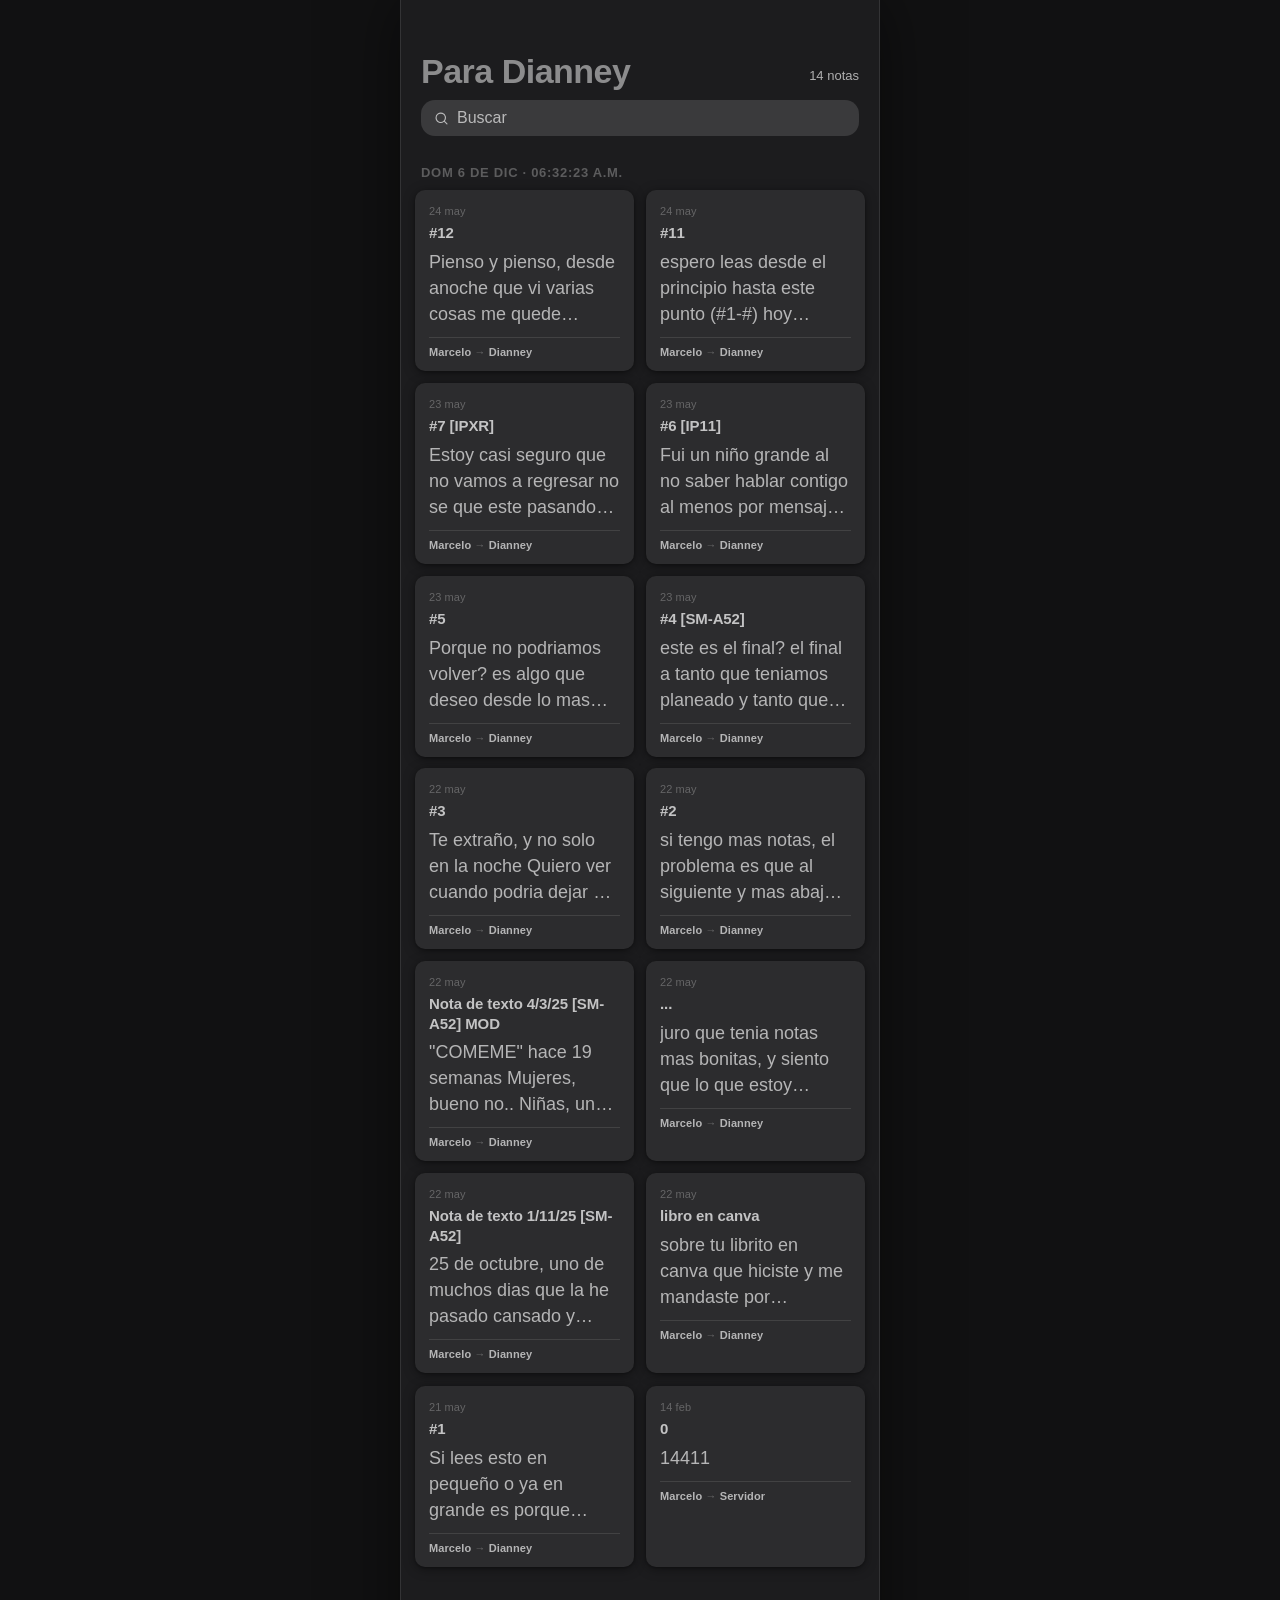
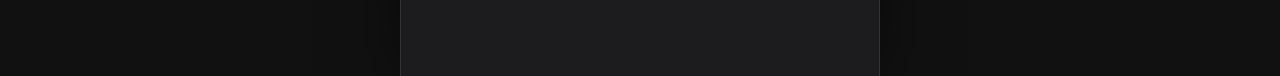
==== commit 718b53d6: "del" ====
--- a/index.html
+++ b/index.html
@@ -10,7 +10,7 @@
   <meta name="robots" content="noindex, nofollow" />
   <title>KDJS</title>
   <link rel="stylesheet" href="css/style.css" />
-  <link rel="icon" href="data:image/svg+xml,<svg xmlns='http://www.w3.org/2000/svg' viewBox='0 0 32 32'><text y='26' font-size='28'>🗒️</text></svg>" />
+  <link rel="icon" href="data:image/svg+xml,<svg xmlns='http://www.w3.org/2000/svg' viewBox='0 0 32 32'><text y='26' font-size='28'></text></svg>" />
 </head>
 <body>
 
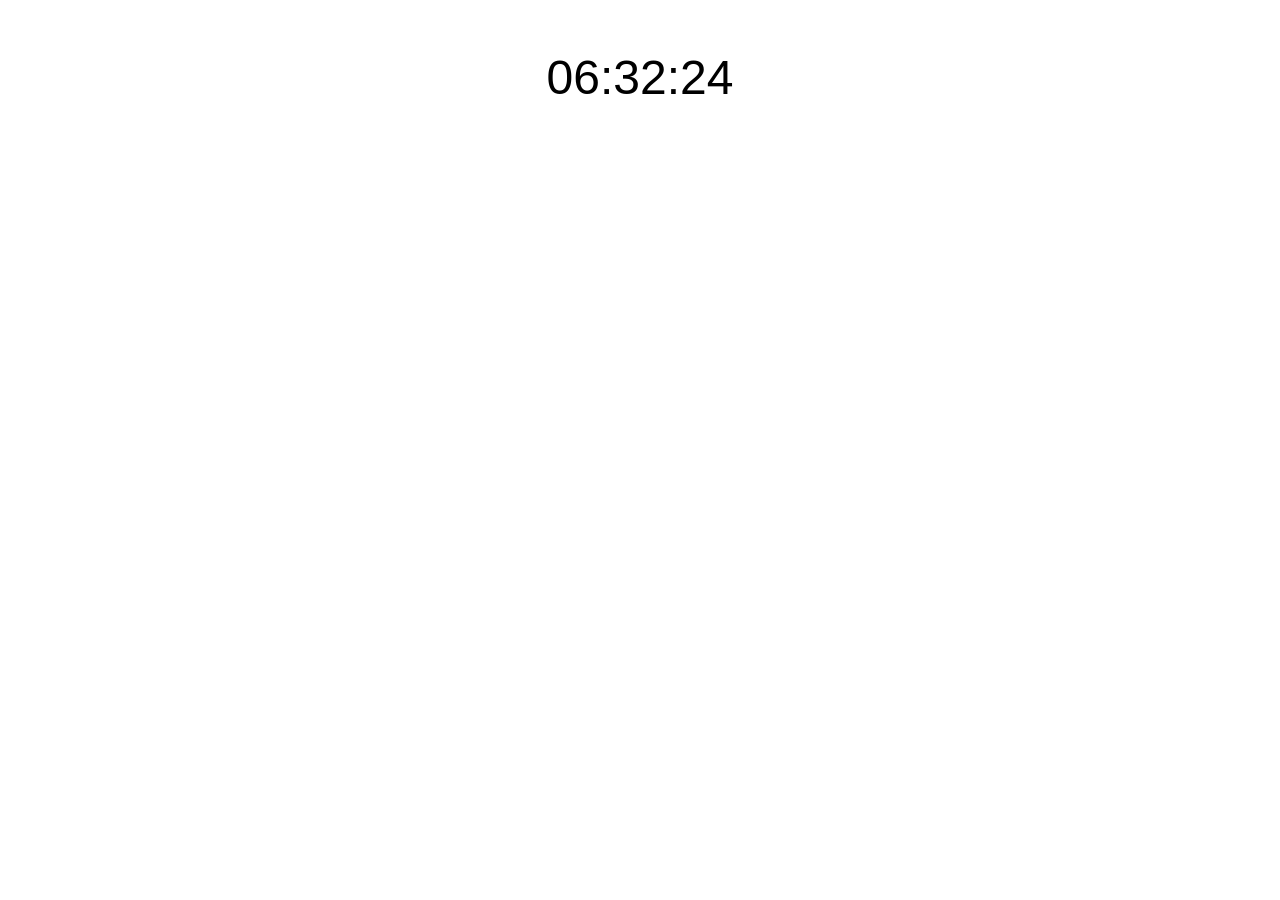
==== commit 247ee7db: "ct2" ====
--- a/index.html
+++ b/index.html
@@ -1,167 +1,26 @@
-<!DOCTYPE html>
-
-<html lang="es">
-<head>
-  <meta charset="UTF-8" />
-  <meta name="viewport" content="width=device-width, initial-scale=1.0, viewport-fit=cover" />
-  <meta name="theme-color" content="#1c1c1e" />
-  <meta name="apple-mobile-web-app-capable" content="yes" />
-  <meta name="apple-mobile-web-app-status-bar-style" content="black-translucent" />
-  <meta name="robots" content="noindex, nofollow" />
-  <title>KDJS</title>
-  <link rel="stylesheet" href="css/style.css" />
-  <link rel="icon" href="data:image/svg+xml,<svg xmlns='http://www.w3.org/2000/svg' viewBox='0 0 32 32'><text y='26' font-size='28'></text></svg>" />
-</head>
-<body>
-
-<div id="admin-indicator">✦ Modo desarrollador</div>
-
-<div id="app">
-
-  <section id="list-screen">
-
-    <header class="list-header">
-      <div class="header-top">
-        <h1 class="header-title">Para Dianney</h1>
-        <span class="header-count" id="note-count">0 notas</span>
-      </div>
-      <div class="search-bar" role="search">
-        <svg class="search-icon" viewBox="0 0 20 20" fill="currentColor">
-          <path fill-rule="evenodd" d="M9 3.5a5.5 5.5 0 100 11 5.5 5.5 0 000-11zM2 9a7 7 0 1112.452 4.391l3.328 3.329a.75.75 0 11-1.06 1.06l-3.329-3.328A7 7 0 012 9z" clip-rule="evenodd"/>
-        </svg>
-        <input type="search" id="search-input" class="search-input"
-               placeholder="Buscar" autocomplete="off" spellcheck="false" />
-      </div>
-    </header>
-
-    <p class="section-label" id="clock"></p>
-
-    <!-- Grid -->
-    <main id="notes-list"></main>
-
-  </section>
-  <button id="fab-new" aria-label="Nueva nota">
-    <svg viewBox="0 0 24 24" fill="none" stroke="currentColor" stroke-width="2.5" stroke-linecap="round">
-      <path d="M12 5v14M5 12h14"/>
-    </svg>
-  </button>
-
-</div>
-
-<div id="expand-scrim"></div>
-
-<div id="card-expand" role="dialog" aria-modal="true" aria-label="Nota completa">
-  <div class="expand-inner">
-
-    <!-- Header -->
-    <header class="expand-header">
-      <button class="expand-back-btn" id="expand-back-btn">
-        <svg viewBox="0 0 10 18" fill="none" stroke="currentColor" stroke-width="2.5"
-             stroke-linecap="round" stroke-linejoin="round">
-          <path d="M9 1L1 9l8 8"/>
-        </svg>
-         
-      </button>
-      <div class="expand-title-wrap">
-        <h2 class="expand-title" id="expand-title"></h2>
-        <p  class="expand-date"  id="expand-date"></p>
-      </div>
-
-      <div class="expand-admin-bar" id="expand-admin-bar">
-        <button class="btn btn-yellow" id="expand-edit-btn" aria-label="Editar">
-          <svg width="13" height="13" viewBox="0 0 24 24" fill="none" stroke="currentColor" stroke-width="2.5">
-            <path d="M11 5H6a2 2 0 00-2 2v11a2 2 0 002 2h11a2 2 0 002-2v-5m-1.414-9.414a2 2 0 112.828 2.828L11.828 15H9v-2.828l8.586-8.586z"/>
-          </svg>
-        </button>
-        <button class="btn btn-red" id="expand-delete-btn" aria-label="Eliminar">
-          <svg width="13" height="13" viewBox="0 0 24 24" fill="none" stroke="currentColor" stroke-width="2.5">
-            <path d="M19 7l-.867 12.142A2 2 0 0116.138 21H7.862a2 2 0 01-1.995-1.858L5 7m5 4v6m4-6v6m1-10V4a1 1 0 00-1-1h-4a1 1 0 00-1 1v3M4 7h16"/>
-          </svg>
-        </button>
-      </div>
-    </header>
-
-    <!-- Body -->
-    <div class="expand-body" id="expand-body">
-      <p class="expand-meta">
-        De <span id="expand-sender"></span> para <span id="expand-receiver"></span>
-      </p>
-      <p class="expand-content" id="expand-content"></p>
-    </div>
-
-  </div>
-</div>
-
-<!-- Toast -->
-<div id="toast" role="status" aria-live="polite"></div>
-
-<div class="modal-overlay" id="password-modal" role="dialog" aria-modal="true">
-  <div class="modal-sheet">
-    <div class="modal-handle"></div>
-    <h2 class="modal-title">Modo desarrollador</h2>
-    <p  class="modal-subtitle">Ingresa el código de acceso.</p>
-    <div class="pin-dots">
-      <div class="pin-dot"></div>
-      <div class="pin-dot"></div>
-      <div class="pin-dot"></div>
-      <div class="pin-dot"></div>
-    </div>
-    <div class="numpad" id="numpad">
-      <button class="numpad-key" data-value="1">1<sub></sub></button>
-      <button class="numpad-key" data-value="2">2<sub>ABC</sub></button>
-      <button class="numpad-key" data-value="3">3<sub>DEF</sub></button>
-      <button class="numpad-key" data-value="4">4<sub>GHI</sub></button>
-      <button class="numpad-key" data-value="5">5<sub>JKL</sub></button>
-      <button class="numpad-key" data-value="6">6<sub>MNO</sub></button>
-      <button class="numpad-key" data-value="7">7<sub>PQRS</sub></button>
-      <button class="numpad-key" data-value="8">8<sub>TUV</sub></button>
-      <button class="numpad-key" data-value="9">9<sub>WXYZ</sub></button>
-      <button class="numpad-key key-cancel" data-value="cancel">Cancelar</button>
-      <button class="numpad-key" data-value="0">0</button>
-      <button class="numpad-key key-delete" data-value="delete">
-        <svg width="20" height="15" viewBox="0 0 24 18" fill="currentColor">
-          <path d="M22 1H7c-.69 0-1.23.35-1.59.88L0 8l5.41 6.11c.36.53.9.89 1.59.89h15c1.1 0 2-.9 2-2V3c0-1.1-.9-2-2-2zm-3.59 9L17 11.41 15.59 10 14 11.41 12.59 10 11 11.41 9.59 10 8 11.41 6.59 10 8 8.41 9.59 7 11 8.41 12.59 7 14 8.41 15.59 7 17 8.41 18.41 7 20 8.41z"/>
-        </svg>
-      </button>
-    </div>
-  </div>
-</div>
-
-
-<div class="modal-overlay" id="note-edit-modal" role="dialog" aria-modal="true">
-  <div class="modal-sheet">
-    <div class="modal-handle"></div>
-    <h2 class="modal-title" id="edit-modal-title">Nueva nota</h2>
-    <div class="form-group">
-      <label class="form-label" for="edit-title-input">Título</label>
-      <input type="text" id="edit-title-input" class="form-input"
-             placeholder="Título de la nota" maxlength="120" autocomplete="off" />
-    </div>
-    <div class="form-group">
-      <label class="form-label" for="edit-content-input">Contenido</label>
-      <textarea id="edit-content-input" class="form-textarea"
-                placeholder="Escribe tu nota…"></textarea>
-    </div>
-    <div class="modal-actions">
-      <button class="btn btn-ghost"  id="cancel-edit-btn">Cancelar</button>
-      <button class="btn btn-yellow" id="save-note-btn">Guardar nota</button>
-    </div>
-  </div>
-</div>
-
-
-<div class="modal-overlay" id="delete-confirm-modal" role="dialog" aria-modal="true">
-  <div class="modal-sheet">
-    <div class="modal-handle"></div>
-    <h2 class="modal-title">Eliminar nota</h2>
-    <p  class="modal-subtitle">¿Eliminar <span id="delete-note-title">esta nota</span>? No se puede deshacer.</p>
-    <div class="delete-actions">
-      <button class="btn btn-red"   id="confirm-delete-btn">Eliminar</button>
-      <button class="btn btn-ghost" id="cancel-delete-btn">Cancelar</button>
-    </div>
-  </div>
-</div>
-
-<script src="js/script.js"></script>
-</body>
-</html>
+<!DOCTYPE html>
+<html lang="es">
+<head>
+    <meta charset="UTF-8">
+    <meta name="viewport" content="width=device-width, initial-scale=1.0">
+</head>
+<body>
+    <div id="reloj" style="font-size: 48px; font-family: Arial, sans-serif; text-align: center; margin-top: 50px;">
+        00:00:00
+    </div>
+
+    <script>
+        function actualizarReloj() {
+            const ahora = new Date();
+            const horas = String(ahora.getHours()).padStart(2, '0');
+            const minutos = String(ahora.getMinutes()).padStart(2, '0');
+            const segundos = String(ahora.getSeconds()).padStart(2, '0');
+            
+            document.getElementById('reloj').textContent = `${horas}:${minutos}:${segundos}`;
+        }
+
+        actualizarReloj();
+        setInterval(actualizarReloj, 1000);
+    </script>
+</body>
+</html>
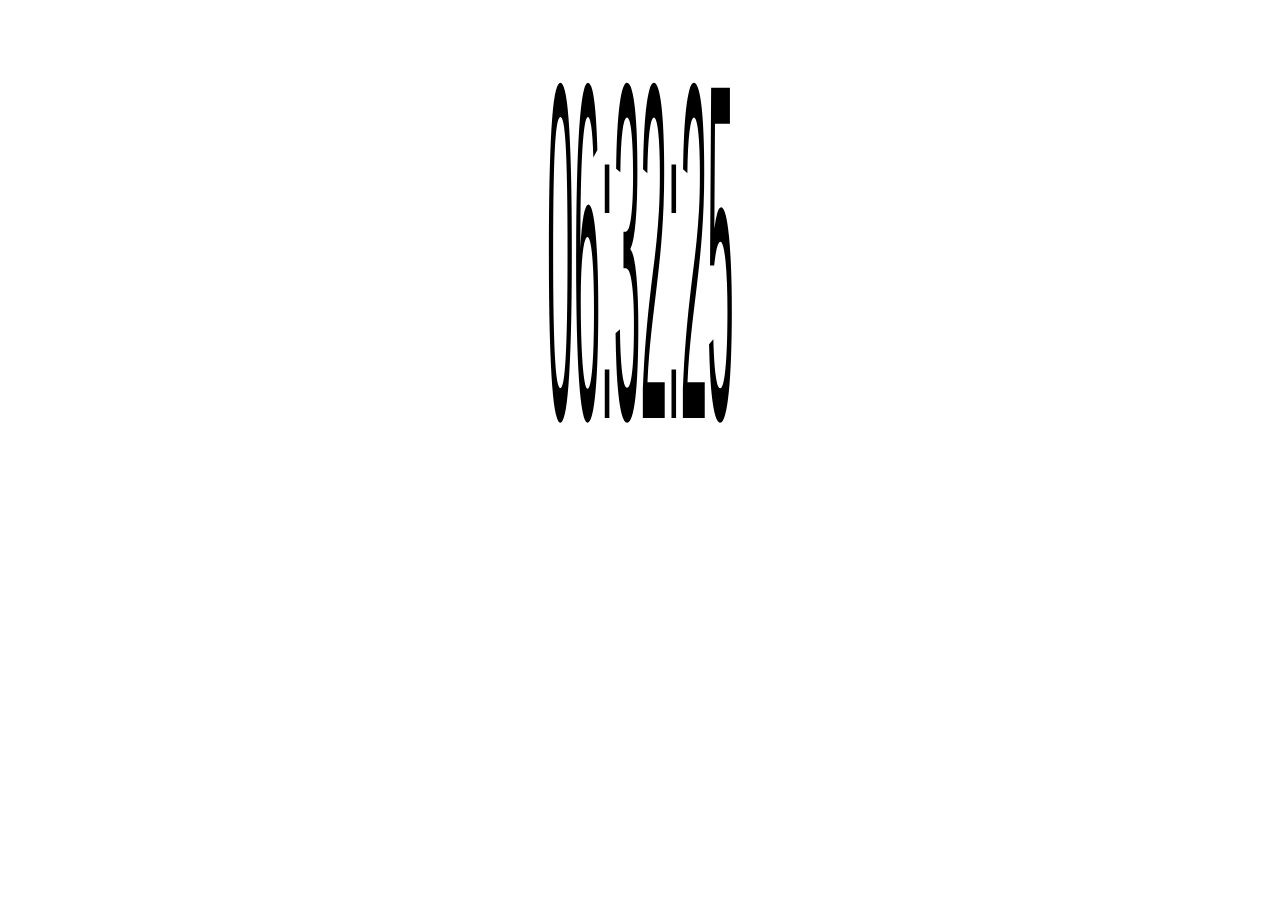
==== commit e35348bf: "ck" ====
--- a/index.html
+++ b/index.html
@@ -3,24 +3,46 @@
 <head>
     <meta charset="UTF-8">
     <meta name="viewport" content="width=device-width, initial-scale=1.0">
+    <style>
+        body {
+            margin: 0;
+            padding: 0;
+            display: flex;
+            justify-content: center;
+            align-items: flex-start;
+            height: 100vh;
+            overflow: hidden;
+        }
+        
+        #clock {
+            font-family: Arial, sans-serif;
+            text-align: center;
+            font-size: 48px;
+            transform: scaleY(10); 
+            transform-origin: top center; 
+            margin-top: 2vh;
+            white-space: nowrap;
+            line-height: 1;
+        }
+    </style>
 </head>
 <body>
-    <div id="reloj" style="font-size: 48px; font-family: Arial, sans-serif; text-align: center; margin-top: 50px;">
+    <div id="clock">
         00:00:00
     </div>
 
     <script>
-        function actualizarReloj() {
-            const ahora = new Date();
-            const horas = String(ahora.getHours()).padStart(2, '0');
-            const minutos = String(ahora.getMinutes()).padStart(2, '0');
-            const segundos = String(ahora.getSeconds()).padStart(2, '0');
+        function updateClock() {
+            const now = new Date();
+            const hours = String(now.getHours()).padStart(2, '0');
+            const minutes = String(now.getMinutes()).padStart(2, '0');
+            const seconds = String(now.getSeconds()).padStart(2, '0');
             
-            document.getElementById('reloj').textContent = `${horas}:${minutos}:${segundos}`;
+            document.getElementById('clock').textContent = `${hours}:${minutes}:${seconds}`;
         }
 
-        actualizarReloj();
-        setInterval(actualizarReloj, 1000);
+        updateClock();
+        setInterval(updateClock, 1000);
     </script>
 </body>
 </html>
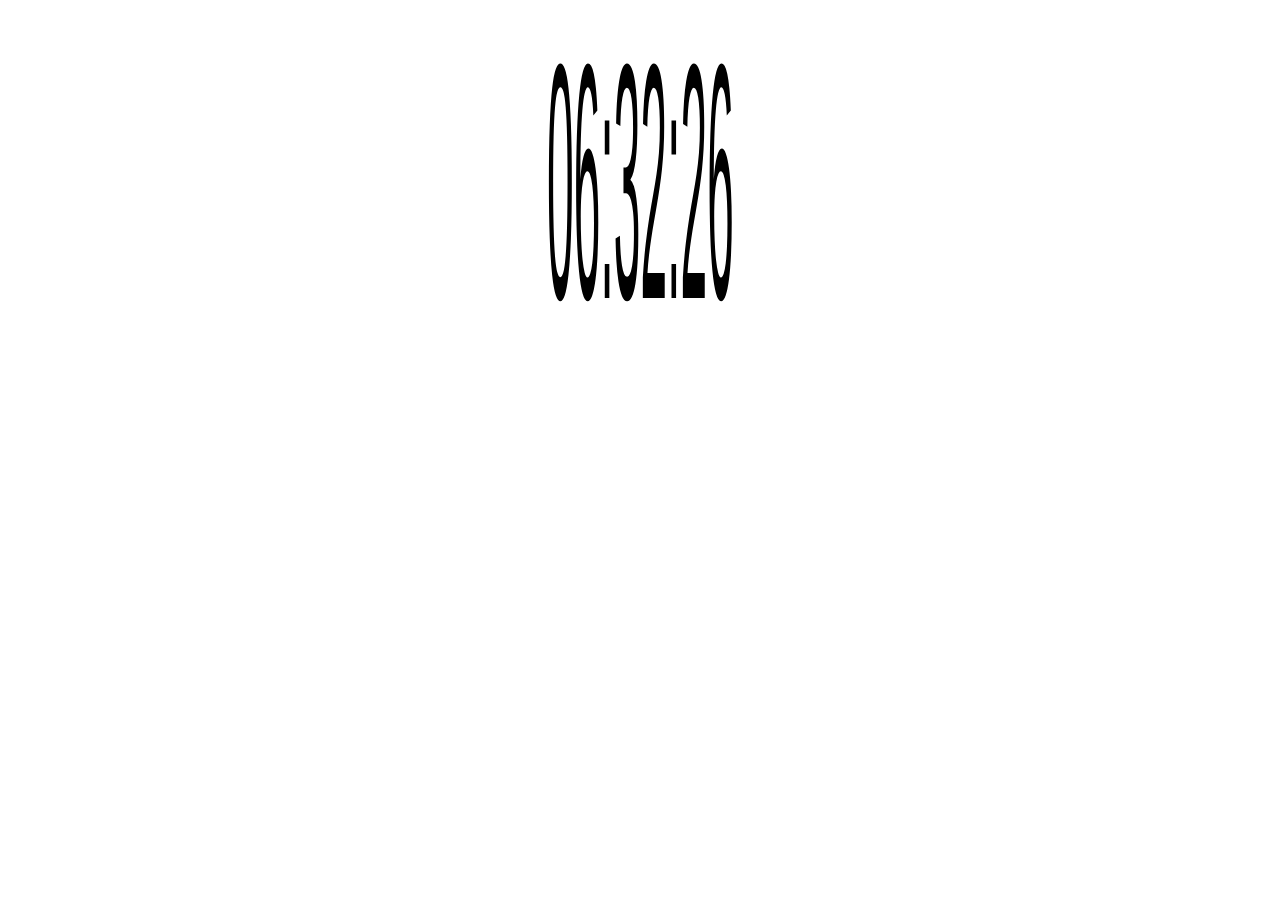
==== commit 7f61460d: "ckle" ====
--- a/index.html
+++ b/index.html
@@ -18,7 +18,7 @@
             font-family: Arial, sans-serif;
             text-align: center;
             font-size: 48px;
-            transform: scaleY(10); 
+            transform: scaleY(7); 
             transform-origin: top center; 
             margin-top: 2vh;
             white-space: nowrap;
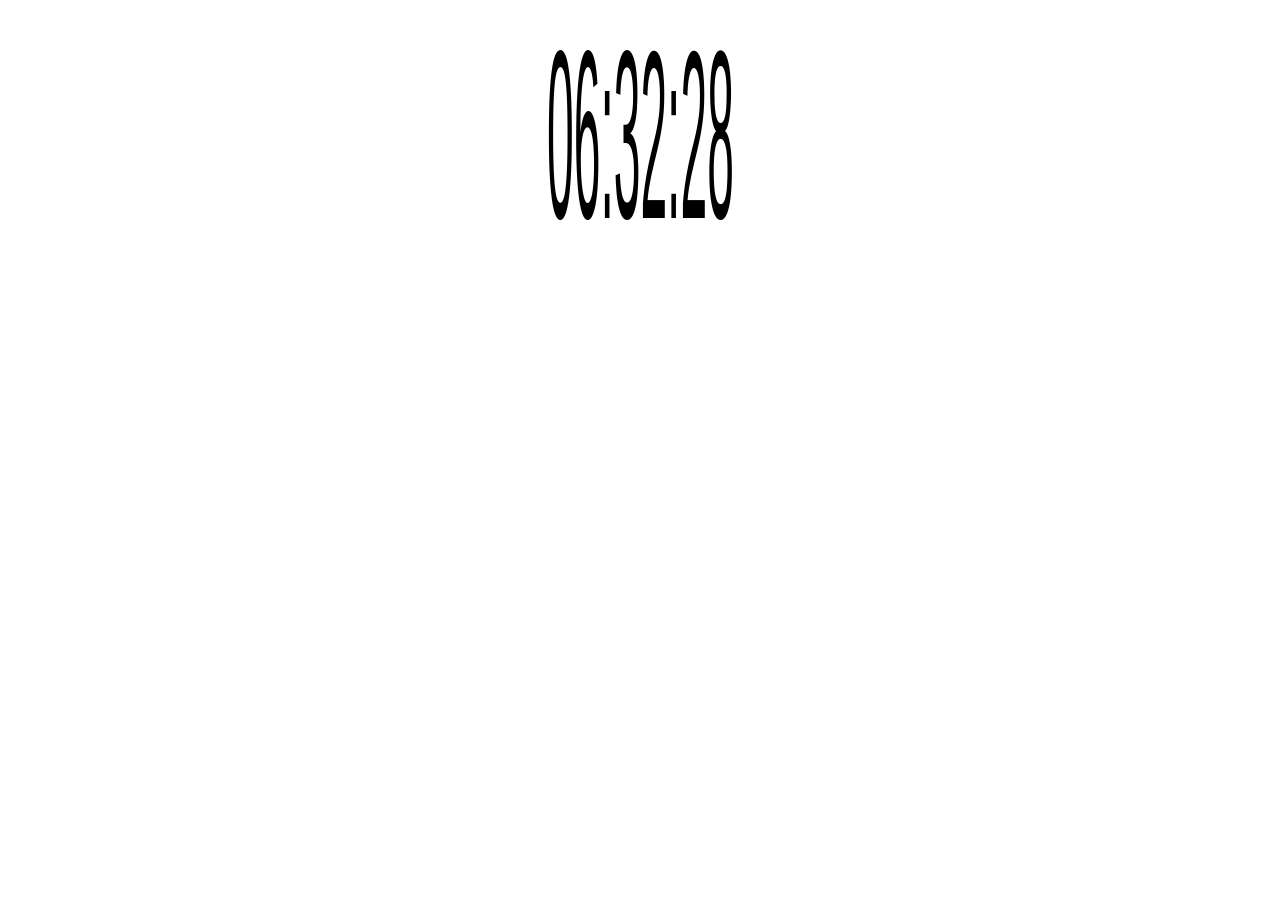
==== commit ff59d226: "adck" ====
--- a/index.html
+++ b/index.html
@@ -18,7 +18,7 @@
             font-family: Arial, sans-serif;
             text-align: center;
             font-size: 48px;
-            transform: scaleY(7); 
+            transform: scaleY(5); 
             transform-origin: top center; 
             margin-top: 2vh;
             white-space: nowrap;
